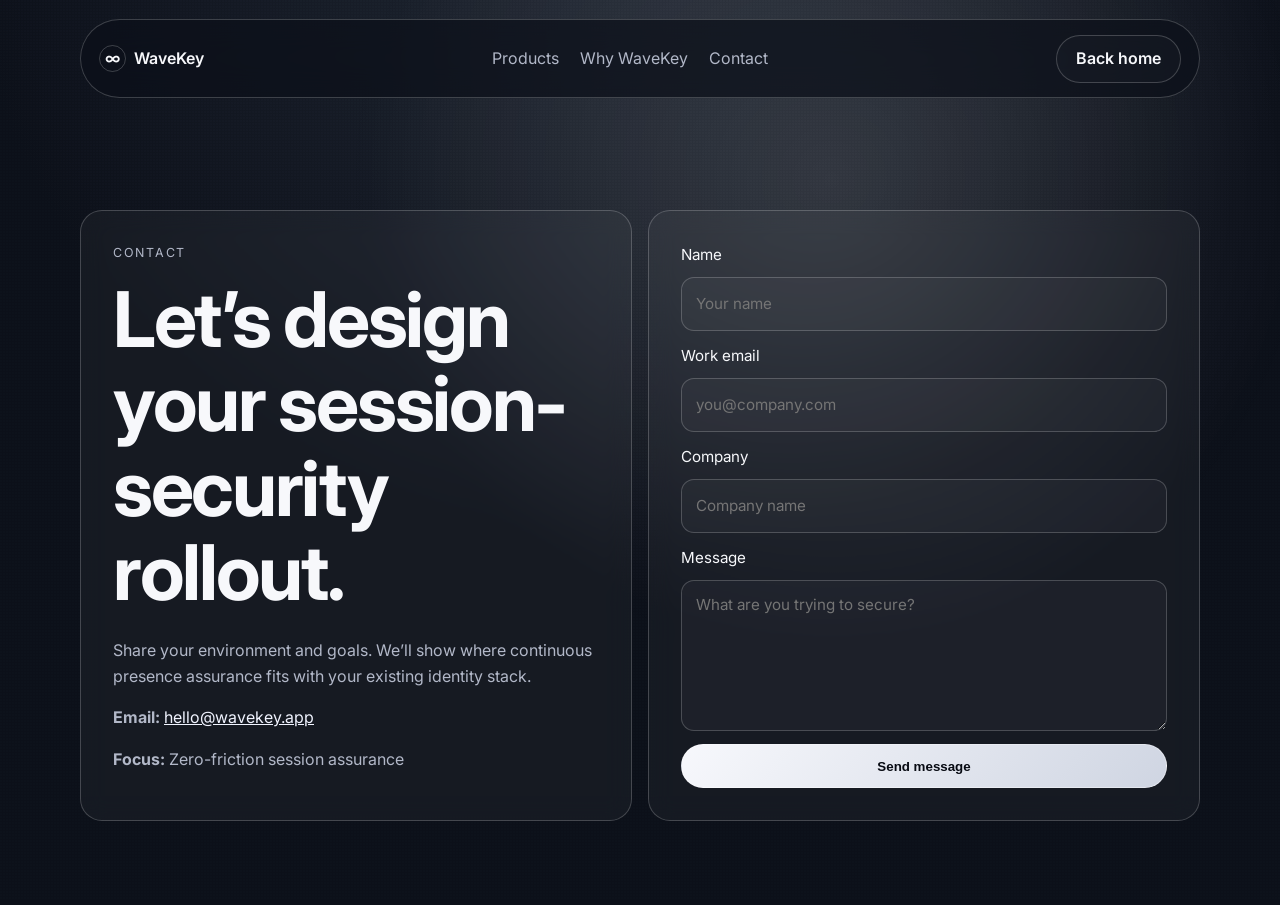
==== contact.html @ a47fad61 "Redesign homepage and add dedicated contact page" ====
<!doctype html>
<html lang="en">
  <head>
    <meta charset="UTF-8" />
    <meta name="viewport" content="width=device-width, initial-scale=1.0" />
    <title>Contact WaveKey</title>
    <meta
      name="description"
      content="Contact WaveKey to discuss presence-led session security for your team."
    />
    <link rel="preconnect" href="https://fonts.googleapis.com" />
    <link rel="preconnect" href="https://fonts.gstatic.com" crossorigin />
    <link
      href="https://fonts.googleapis.com/css2?family=Inter:wght@300;400;500;600;700&display=swap"
      rel="stylesheet"
    />
    <link rel="stylesheet" href="styles.css" />
  </head>
  <body>
    <div class="bg-glow" aria-hidden="true"></div>
    <div class="noise" aria-hidden="true"></div>
    <header class="site-header">
      <a class="brand" href="index.html">
        <span class="brand-mark" aria-hidden="true">∞</span>
        <span>WaveKey</span>
      </a>
      <nav>
        <a href="index.html#products">Products</a>
        <a href="index.html#difference">Why WaveKey</a>
        <a href="contact.html" aria-current="page">Contact</a>
      </nav>
      <a class="button button-ghost" href="index.html">Back home</a>
    </header>

    <main>
      <section class="section contact-shell">
        <div class="panel contact-intro reveal">
          <p class="kicker">Contact</p>
          <h1>Let’s design your session-security rollout.</h1>
          <p class="lead">
            Share your environment and goals. We’ll show where continuous presence assurance fits with your
            existing identity stack.
          </p>
          <div class="contact-points">
            <p><strong>Email:</strong> <a href="mailto:hello@wavekey.app">hello@wavekey.app</a></p>
            <p><strong>Focus:</strong> Zero-friction session assurance</p>
          </div>
        </div>

        <form class="panel contact-form reveal" action="mailto:hello@wavekey.app" method="post" enctype="text/plain">
          <label>
            Name
            <input type="text" name="name" placeholder="Your name" required />
          </label>
          <label>
            Work email
            <input type="email" name="email" placeholder="you@company.com" required />
          </label>
          <label>
            Company
            <input type="text" name="company" placeholder="Company name" />
          </label>
          <label>
            Message
            <textarea name="message" rows="5" placeholder="What are you trying to secure?" required></textarea>
          </label>
          <button class="button" type="submit">Send message</button>
        </form>
      </section>
    </main>

    <script src="script.js"></script>
  </body>
</html>
---- styles.css ----
:root {
  color-scheme: dark;
  --bg: #0c1019;
  --surface: rgba(255, 255, 255, 0.04);
  --surface-strong: rgba(255, 255, 255, 0.08);
  --text: #f7f8fb;
  --muted: #b2b8c8;
  --line: rgba(255, 255, 255, 0.2);
  --accent: #f1f4ff;
  --max: 1120px;
}

* {
  box-sizing: border-box;
}

html {
  scroll-behavior: smooth;
}

body {
  margin: 0;
  font-family: "Inter", system-ui, -apple-system, BlinkMacSystemFont, "Segoe UI", sans-serif;
  color: var(--text);
  background: radial-gradient(circle at 50% -15%, #212834 0%, var(--bg) 56%), var(--bg);
  line-height: 1.6;
  overflow-x: hidden;
}

.bg-glow {
  position: fixed;
  inset: 0;
  pointer-events: none;
  background: radial-gradient(circle at var(--pointer-x, 65%) var(--pointer-y, 20%), rgba(255, 255, 255, 0.12), transparent 44%);
}

.noise {
  position: fixed;
  inset: 0;
  pointer-events: none;
  opacity: 0.18;
  mix-blend-mode: soft-light;
  background-image: radial-gradient(circle at 1px 1px, rgba(255, 255, 255, 0.28) 1px, transparent 0);
  background-size: 3px 3px;
}

.site-header,
.section,
.site-footer {
  width: min(var(--max), calc(100% - 3rem));
  margin: 0 auto;
}

.site-header {
  position: sticky;
  top: 1rem;
  z-index: 10;
  margin-top: 1.2rem;
  padding: 0.9rem 1.1rem;
  display: flex;
  gap: 1rem;
  align-items: center;
  justify-content: space-between;
  border: 1px solid var(--line);
  border-radius: 999px;
  background: rgba(12, 16, 25, 0.72);
  backdrop-filter: blur(16px);
}

.brand {
  display: inline-flex;
  align-items: center;
  gap: 0.5rem;
  font-weight: 600;
  color: var(--text);
  text-decoration: none;
}

.brand-mark {
  width: 1.7rem;
  height: 1.7rem;
  display: inline-grid;
  place-items: center;
  border: 1px solid var(--line);
  border-radius: 999px;
}

nav {
  display: flex;
  gap: 1.3rem;
}

nav a,
.site-footer a {
  color: var(--muted);
  text-decoration: none;
}

nav a:hover,
.site-footer a:hover,
.card a:hover {
  color: var(--text);
}

.section {
  padding: 5.2rem 0;
  position: relative;
}

.hero {
  padding-top: 7rem;
}

.kicker {
  font-size: 0.78rem;
  letter-spacing: 0.14em;
  text-transform: uppercase;
  color: #d6dceb;
  margin: 0 0 0.9rem;
}

h1,
h2,
h3 {
  letter-spacing: -0.03em;
  line-height: 1.1;
  margin: 0;
}

h1 {
  font-size: clamp(2.2rem, 6vw, 4.8rem);
  max-width: 15ch;
}

h2 {
  font-size: clamp(1.8rem, 4vw, 2.8rem);
}

.lead {
  max-width: 60ch;
  color: var(--muted);
  margin-top: 1.4rem;
}

.hero-actions {
  margin-top: 2rem;
  display: flex;
  flex-wrap: wrap;
  gap: 0.9rem;
}

.button {
  display: inline-flex;
  align-items: center;
  justify-content: center;
  border-radius: 999px;
  border: 1px solid rgba(255, 255, 255, 0.36);
  background: linear-gradient(130deg, #f7f8fc, #cfd5e2);
  color: #080b13;
  font-weight: 600;
  text-decoration: none;
  padding: 0.65rem 1.2rem;
  transition: transform 0.35s ease, box-shadow 0.35s ease;
}

.button:hover {
  transform: translateY(-2px);
  box-shadow: 0 16px 30px rgba(2, 8, 18, 0.4);
}

.button-ghost {
  border-color: var(--line);
  background: rgba(255, 255, 255, 0.02);
  color: var(--text);
}

.section-head {
  margin-bottom: 2rem;
}

.product-grid {
  display: grid;
  gap: 1.1rem;
  grid-template-columns: repeat(auto-fit, minmax(240px, 1fr));
}

.card,
.flow-panel,
.product-page,
.panel {
  border: 1px solid var(--line);
  background: var(--surface);
  border-radius: 22px;
  backdrop-filter: blur(12px);
}

.card {
  padding: 1.3rem;
  transform-style: preserve-3d;
  transition: transform 0.28s ease, border-color 0.28s ease;
}

.card:hover {
  border-color: rgba(255, 255, 255, 0.38);
}

.card p,
.flow-panel p,
.product-page p,
.panel p {
  color: var(--muted);
}

.card a {
  color: #f0f3ff;
  text-decoration: none;
  font-weight: 500;
}

.flow-panel {
  padding: 2rem;
  display: grid;
  gap: 1.6rem;
  grid-template-columns: 1.3fr 1fr;
}

.flow-panel ol {
  list-style: none;
  margin: 0;
  padding: 0;
  display: grid;
  gap: 0.8rem;
}

.flow-panel li {
  display: flex;
  align-items: center;
  gap: 0.7rem;
  padding: 0.75rem;
  border-radius: 12px;
  border: 1px solid var(--line);
  background: rgba(255, 255, 255, 0.02);
}

.flow-panel span {
  color: #f4f6ff;
  font-size: 0.8rem;
}

.site-footer {
  border-top: 1px solid var(--line);
  padding-top: 2rem;
  padding-bottom: 2.5rem;
  display: flex;
  justify-content: space-between;
  flex-wrap: wrap;
  gap: 0.8rem;
}

.site-footer div {
  display: flex;
  gap: 1rem;
  flex-wrap: wrap;
}

.product-page {
  margin-top: 4rem;
  padding: 2rem;
}

.back-link {
  color: #f1f4ff;
  text-decoration: none;
}

.panel {
  padding: 2rem;
}

.hero.panel {
  border-radius: 30px;
  border-color: rgba(255, 255, 255, 0.24);
}

.micro-note {
  margin-top: 1rem;
  color: var(--muted);
  font-size: 0.9rem;
}

.cta-panel {
  border: 1px solid var(--line);
  border-radius: 26px;
  padding: 2.2rem;
  background: linear-gradient(155deg, rgba(255, 255, 255, 0.06), rgba(255, 255, 255, 0.02));
}

.cta-panel p {
  color: var(--muted);
}

.cta-panel .button {
  margin-top: 0.9rem;
}

.contact-shell {
  display: grid;
  grid-template-columns: 1fr 1fr;
  gap: 1rem;
  padding-top: 7rem;
}

.contact-points a {
  color: #f1f4ff;
}

.contact-form {
  display: grid;
  gap: 0.85rem;
}

.contact-form label {
  display: grid;
  gap: 0.4rem;
  font-size: 0.95rem;
}

.contact-form input,
.contact-form textarea {
  width: 100%;
  border-radius: 13px;
  border: 1px solid var(--line);
  background: rgba(255, 255, 255, 0.03);
  color: var(--text);
  padding: 0.75rem 0.85rem;
  font: inherit;
}

.contact-form input:focus,
.contact-form textarea:focus {
  outline: none;
  border-color: rgba(255, 255, 255, 0.45);
}

.reveal {
  opacity: 0;
  transform: translateY(16px);
  transition: opacity 0.7s ease, transform 0.7s ease;
}

.reveal.visible {
  opacity: 1;
  transform: translateY(0);
}

@media (hover: hover) and (pointer: fine) {
  .tilt-card:hover {
    transform: rotateX(var(--tilt-x, 0deg)) rotateY(var(--tilt-y, 0deg)) translateY(-3px);
  }
}

@media (max-width: 1024px) {
  .contact-shell {
    grid-template-columns: 1fr;
  }
}

@media (max-width: 780px) {
  nav {
    display: none;
  }

  .flow-panel {
    grid-template-columns: 1fr;
  }

  .site-header,
  .section,
  .site-footer {
    width: min(var(--max), calc(100% - 1.5rem));
  }

  .section {
    padding: 4rem 0;
  }

  .hero {
    padding-top: 5.8rem;
  }

  h1 {
    max-width: 18ch;
  }
}
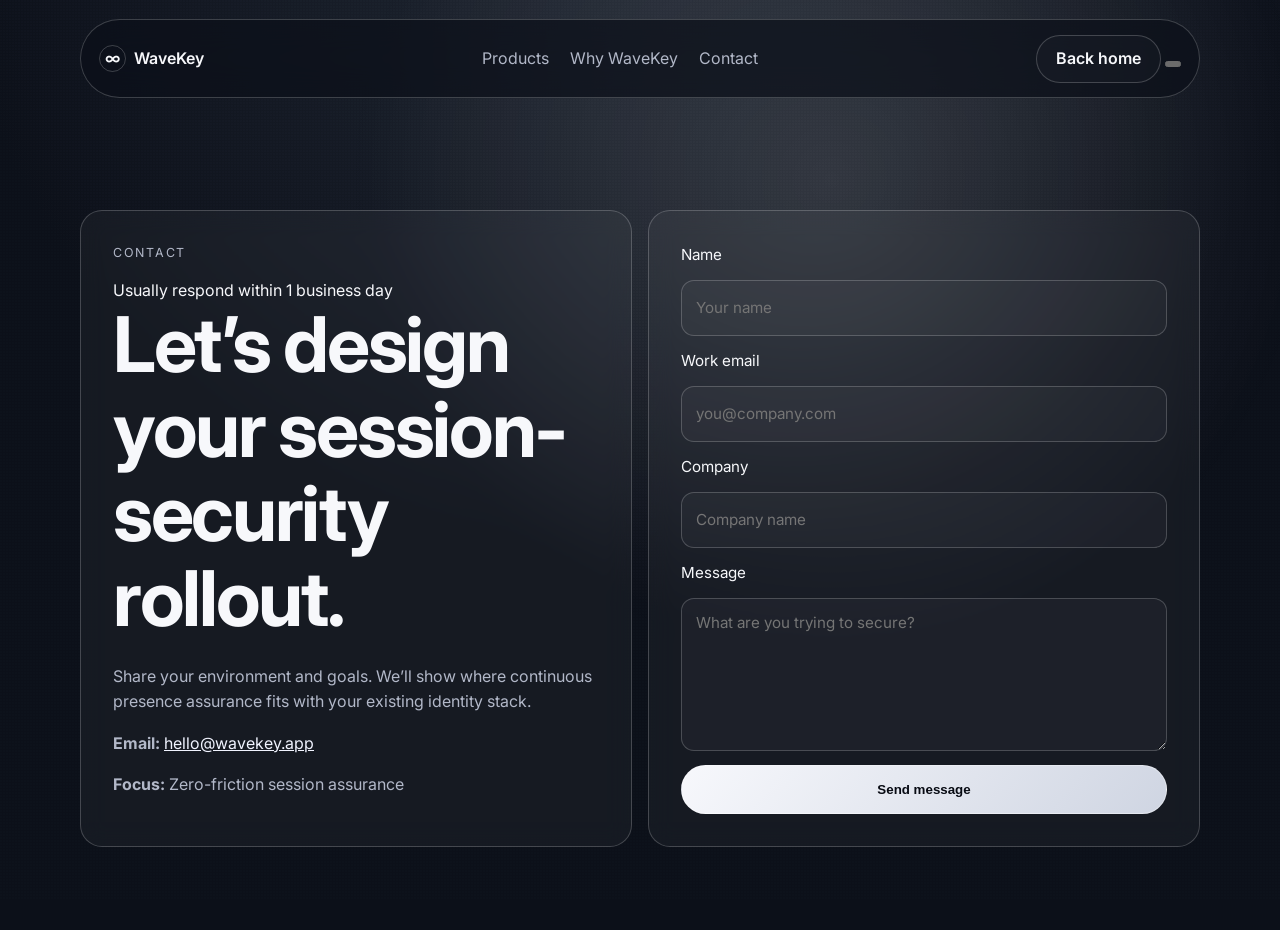
==== commit 94428c50: "Enhance contact.html with favicon and navigation toggle Added a favicon link and a navigation toggle" ====
--- a/contact.html
+++ b/contact.html
@@ -7,6 +7,10 @@
     <meta
       name="description"
       content="Contact WaveKey to discuss presence-led session security for your team."
+    />
+    <link
+      rel="icon"
+      href="data:image/svg+xml,%3Csvg xmlns='http://www.w3.org/2000/svg' viewBox='0 0 32 32'%3E%3Crect width='32' height='32' rx='9' fill='%230c1019'/%3E%3Ctext x='16' y='22' font-size='17' text-anchor='middle' fill='%23f7f8fb' font-family='Arial, sans-serif'%3E%E2%88%9E%3C/text%3E%3C/svg%3E"
     />
     <link rel="preconnect" href="https://fonts.googleapis.com" />
     <link rel="preconnect" href="https://fonts.gstatic.com" crossorigin />
@@ -29,13 +33,22 @@
         <a href="index.html#difference">Why WaveKey</a>
         <a href="contact.html" aria-current="page">Contact</a>
       </nav>
-      <a class="button button-ghost" href="index.html">Back home</a>
+      <div class="header-actions">
+        <a class="button button-ghost" href="index.html">Back home</a>
+        <button class="nav-toggle" type="button" aria-expanded="false" aria-label="Toggle navigation menu">
+          <span></span><span></span><span></span>
+        </button>
+      </div>
     </header>
 
     <main>
       <section class="section contact-shell">
         <div class="panel contact-intro reveal">
           <p class="kicker">Contact</p>
+          <div class="presence-badge">
+            <span class="presence-dot" aria-hidden="true"></span>
+            Usually respond within 1 business day
+          </div>
           <h1>Let’s design your session-security rollout.</h1>
           <p class="lead">
             Share your environment and goals. We’ll show where continuous presence assurance fits with your
--- a/styles.css
+++ b/styles.css
@@ -25,6 +25,20 @@
   background: radial-gradient(circle at 50% -15%, #212834 0%, var(--bg) 56%), var(--bg);
   line-height: 1.6;
   overflow-x: hidden;
+}
+
+body::after {
+  content: "";
+  position: fixed;
+  inset: 0;
+  pointer-events: none;
+  z-index: 24;
+  opacity: 0;
+  background: radial-gradient(
+    circle at var(--transition-x, 50%) var(--transition-y, 50%),
+    rgba(241, 244, 255, 0.14),
+    rgba(241, 244, 255, 0) 36%
+  );
 }
 
 .bg-glow {
@@ -218,9 +232,9 @@
 }
 
 .flow-panel {
-  padding: 2rem;
-  display: grid;
-  gap: 1.6rem;
+  padding: clamp(1.8rem, 3.2vw, 2.4rem);
+  display: grid;
+  gap: clamp(1.4rem, 2.2vw, 1.8rem);
   grid-template-columns: 1.3fr 1fr;
 }
 
@@ -235,8 +249,9 @@
 .flow-panel li {
   display: flex;
   align-items: center;
-  gap: 0.7rem;
-  padding: 0.75rem;
+  gap: 0.85rem;
+  min-height: 6.4rem;
+  padding: 1rem 1.15rem;
   border-radius: 12px;
   border: 1px solid var(--line);
   background: rgba(255, 255, 255, 0.02);
@@ -282,6 +297,15 @@
   border-color: rgba(255, 255, 255, 0.24);
 }
 
+section.panel,
+section.flow-panel,
+section.cta-panel {
+  border: 0;
+  border-radius: 0;
+  background: transparent;
+  backdrop-filter: none;
+}
+
 .micro-note {
   margin-top: 1rem;
   color: var(--muted);
@@ -291,16 +315,25 @@
 .cta-panel {
   border: 1px solid var(--line);
   border-radius: 26px;
-  padding: 2.2rem;
+  padding: clamp(1.8rem, 3.2vw, 2.4rem);
+  display: grid;
+  gap: 1.25rem;
+  align-content: start;
   background: linear-gradient(155deg, rgba(255, 255, 255, 0.06), rgba(255, 255, 255, 0.02));
 }
 
 .cta-panel p {
   color: var(--muted);
+  margin: 0;
+}
+
+.flow-panel + .cta-panel {
+  margin-top: 1rem;
 }
 
 .cta-panel .button {
-  margin-top: 0.9rem;
+  margin-top: 0;
+  justify-self: start;
 }
 
 .contact-shell {
@@ -353,6 +386,73 @@
   transform: translateY(0);
 }
 
+.wave-pulse {
+  position: fixed;
+  left: 0;
+  top: 0;
+  width: 18px;
+  height: 18px;
+  border-radius: 999px;
+  border: 1px solid rgba(241, 244, 255, 0.72);
+  transform: translate(-50%, -50%) scale(0.24);
+  pointer-events: none;
+  z-index: 25;
+  background: radial-gradient(circle, rgba(241, 244, 255, 0.28), rgba(241, 244, 255, 0) 64%);
+  animation: ultrasonic-wave 0.85s cubic-bezier(0.2, 0.84, 0.35, 1) forwards;
+}
+
+.wave-pulse::before,
+.wave-pulse::after {
+  content: "";
+  position: absolute;
+  inset: 0;
+  border-radius: inherit;
+  border: 1px solid rgba(241, 244, 255, 0.45);
+  animation: ultrasonic-wave 0.85s cubic-bezier(0.2, 0.84, 0.35, 1) forwards;
+}
+
+.wave-pulse::before {
+  animation-delay: 0.08s;
+}
+
+.wave-pulse::after {
+  animation-delay: 0.16s;
+}
+
+body.page-transitioning::after {
+  animation: page-transition-wave 0.78s cubic-bezier(0.2, 0.84, 0.35, 1) forwards;
+}
+
+body.page-transitioning .site-header,
+body.page-transitioning main,
+body.page-transitioning .site-footer {
+  opacity: 0;
+  transform: translateY(-10px) scale(0.99);
+  transition: opacity 0.5s ease, transform 0.5s ease;
+}
+
+@keyframes ultrasonic-wave {
+  from {
+    opacity: 0.82;
+    transform: scale(0.24);
+  }
+  to {
+    opacity: 0;
+    transform: scale(8.8);
+  }
+}
+
+@keyframes page-transition-wave {
+  from {
+    opacity: 0.9;
+    transform: scale(0.16);
+  }
+  to {
+    opacity: 0;
+    transform: scale(2.2);
+  }
+}
+
 @media (hover: hover) and (pointer: fine) {
   .tilt-card:hover {
     transform: rotateX(var(--tilt-x, 0deg)) rotateY(var(--tilt-y, 0deg)) translateY(-3px);
@@ -372,6 +472,10 @@
 
   .flow-panel {
     grid-template-columns: 1fr;
+  }
+
+  .flow-panel li {
+    min-height: auto;
   }
 
   .site-header,
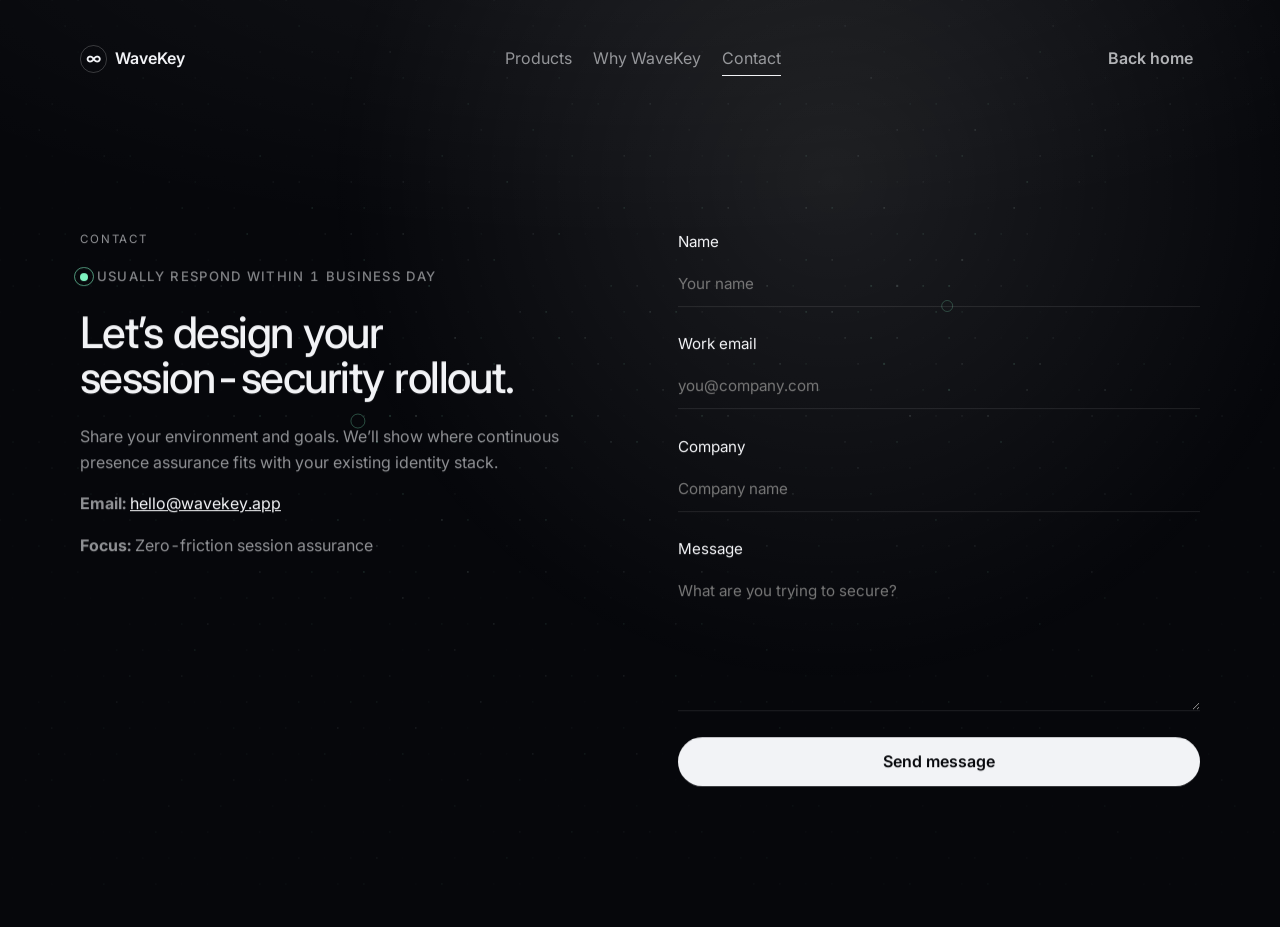
==== commit fde7e791: "Add files via upload" ====
--- a/contact.html
+++ b/contact.html
@@ -15,14 +15,14 @@
     <link rel="preconnect" href="https://fonts.googleapis.com" />
     <link rel="preconnect" href="https://fonts.gstatic.com" crossorigin />
     <link
-      href="https://fonts.googleapis.com/css2?family=Inter:wght@300;400;500;600;700&display=swap"
+      href="https://fonts.googleapis.com/css2?family=Inter:wght@400;500;600&display=swap"
       rel="stylesheet"
     />
     <link rel="stylesheet" href="styles.css" />
   </head>
   <body>
+    <a class="skip-link" href="#top">Skip to content</a>
     <div class="bg-glow" aria-hidden="true"></div>
-    <div class="noise" aria-hidden="true"></div>
     <header class="site-header">
       <a class="brand" href="index.html">
         <span class="brand-mark" aria-hidden="true">∞</span>
@@ -41,7 +41,7 @@
       </div>
     </header>
 
-    <main>
+    <main id="top">
       <section class="section contact-shell">
         <div class="panel contact-intro reveal">
           <p class="kicker">Contact</p>
@@ -82,6 +82,7 @@
       </section>
     </main>
 
+    <script src="field.js"></script>
     <script src="script.js"></script>
   </body>
 </html>
--- a/styles.css
+++ b/styles.css
@@ -1,13 +1,34 @@
 :root {
   color-scheme: dark;
-  --bg: #0c1019;
-  --surface: rgba(255, 255, 255, 0.04);
-  --surface-strong: rgba(255, 255, 255, 0.08);
-  --text: #f7f8fb;
-  --muted: #b2b8c8;
-  --line: rgba(255, 255, 255, 0.2);
+
+  /* ---- surfaces ---------------------------------------------------- */
+  --bg: #06070b;
+  --surface: rgba(255, 255, 255, 0.025);
+  --surface-strong: rgba(255, 255, 255, 0.05);
+
+  /* ---- text -------------------------------------------------------- */
+  --text: #f2f3f6;
+  --muted: rgba(242, 243, 246, 0.58);   /* 6.2:1 on --bg */
+  --faint: rgba(242, 243, 246, 0.52);   /* 5.1:1 on --bg — small caps text */
+
+  /* ---- lines ------------------------------------------------------- */
+  --line: rgba(255, 255, 255, 0.09);
+  --line-hover: rgba(255, 255, 255, 0.2);
+
+  /* ---- accents ----------------------------------------------------- */
   --accent: #f1f4ff;
+  --positive: #7ef2c0;
+
   --max: 1120px;
+
+  /* Apple-style easing: fast start, long gentle settle */
+  --ease-out: cubic-bezier(0.16, 1, 0.3, 1);
+  --ease-in-out: cubic-bezier(0.65, 0, 0.35, 1);
+  --ease-spring: cubic-bezier(0.22, 1, 0.36, 1);
+  --dur-xs: 0.22s;
+  --dur-sm: 0.38s;
+  --dur-md: 0.6s;
+  --dur-lg: 0.78s;
 }
 
 * {
@@ -16,46 +37,113 @@
 
 html {
   scroll-behavior: smooth;
+}
+
+@media (prefers-reduced-motion: reduce) {
+  html {
+    scroll-behavior: auto;
+  }
 }
 
 body {
   margin: 0;
   font-family: "Inter", system-ui, -apple-system, BlinkMacSystemFont, "Segoe UI", sans-serif;
+  font-feature-settings: "tnum", "ss01";
+  -webkit-font-smoothing: antialiased;
+  -moz-osx-font-smoothing: grayscale;
   color: var(--text);
-  background: radial-gradient(circle at 50% -15%, #212834 0%, var(--bg) 56%), var(--bg);
+  background:
+    radial-gradient(120% 60% at 50% -10%, rgba(255, 255, 255, 0.05) 0%, transparent 60%),
+    var(--bg);
   line-height: 1.6;
   overflow-x: hidden;
-}
-
-body::after {
-  content: "";
-  position: fixed;
-  inset: 0;
-  pointer-events: none;
-  z-index: 24;
-  opacity: 0;
-  background: radial-gradient(
-    circle at var(--transition-x, 50%) var(--transition-y, 50%),
-    rgba(241, 244, 255, 0.14),
-    rgba(241, 244, 255, 0) 36%
-  );
+  text-wrap: pretty;
+}
+
+h1,
+h2,
+h3,
+p {
+  overflow-wrap: break-word;
+}
+
+/* ---------------------------------------------------------------------------
+   Pointer-tracked ambient glow.
+
+   PRESERVED VERBATIM (mechanism, easing, duration). The registered custom
+   properties are what make --pointer-x/--pointer-y animatable, which is why
+   the glow trails the cursor instead of snapping to it. Only the gradient's
+   colour/alpha/stop have been retuned for the darker palette.
+   --------------------------------------------------------------------------- */
+@property --flow-skew {
+  syntax: "<angle>";
+  inherits: false;
+  initial-value: 0deg;
+}
+
+@property --flow-stretch {
+  syntax: "<number>";
+  inherits: false;
+  initial-value: 1;
+}
+
+@property --pointer-x {
+  syntax: "<percentage>";
+  inherits: true;
+  initial-value: 65%;
+}
+
+@property --pointer-y {
+  syntax: "<percentage>";
+  inherits: true;
+  initial-value: 20%;
 }
 
 .bg-glow {
   position: fixed;
   inset: 0;
   pointer-events: none;
-  background: radial-gradient(circle at var(--pointer-x, 65%) var(--pointer-y, 20%), rgba(255, 255, 255, 0.12), transparent 44%);
-}
-
-.noise {
-  position: fixed;
-  inset: 0;
-  pointer-events: none;
-  opacity: 0.18;
-  mix-blend-mode: soft-light;
-  background-image: radial-gradient(circle at 1px 1px, rgba(255, 255, 255, 0.28) 1px, transparent 0);
-  background-size: 3px 3px;
+  background: radial-gradient(
+    circle at var(--pointer-x, 65%) var(--pointer-y, 20%),
+    rgba(255, 255, 255, 0.09),
+    transparent 46%
+  );
+  transition: --pointer-x 0.9s var(--ease-out), --pointer-y 0.9s var(--ease-out);
+  will-change: --pointer-x, --pointer-y;
+}
+
+/* ---------------------------------------------------------------------------
+   Skip link
+   --------------------------------------------------------------------------- */
+.skip-link {
+  position: absolute;
+  left: 1rem;
+  top: -3rem;
+  z-index: 60;
+  padding: 0.6rem 1rem;
+  border-radius: 999px;
+  border: 0;
+  background: var(--text);
+  color: var(--bg);
+  text-decoration: none;
+  font-size: 0.9rem;
+  transition: top var(--dur-xs) var(--ease-out);
+}
+
+.skip-link:focus-visible {
+  top: 0;
+}
+
+/* ---------------------------------------------------------------------------
+   Focus visibility — applies everywhere, including form fields.
+   --------------------------------------------------------------------------- */
+a:focus-visible,
+button:focus-visible,
+input:focus-visible,
+textarea:focus-visible {
+  outline: 2px solid var(--accent);
+  outline-offset: 3px;
+  border-radius: 6px;
 }
 
 .site-header,
@@ -68,17 +156,38 @@
 .site-header {
   position: sticky;
   top: 1rem;
-  z-index: 10;
-  margin-top: 1.2rem;
-  padding: 0.9rem 1.1rem;
+  z-index: 30;
+  margin-top: 0;
+  padding: 1.15rem 0;
   display: flex;
   gap: 1rem;
   align-items: center;
   justify-content: space-between;
-  border: 1px solid var(--line);
-  border-radius: 999px;
-  background: rgba(12, 16, 25, 0.72);
-  backdrop-filter: blur(16px);
+  border: 0;
+  background: transparent;
+}
+
+/* The header's backdrop is a gradient that dissolves downward rather than a
+   panel with an edge. Nothing on this page terminates in a hard line. */
+.site-header::before {
+  content: "";
+  position: absolute;
+  inset: -1.6rem -50vw -1.4rem;
+  z-index: -1;
+  background: linear-gradient(to bottom, rgba(6, 7, 11, 0.92) 20%, rgba(6, 7, 11, 0) 100%);
+  backdrop-filter: blur(12px);
+  mask-image: linear-gradient(to bottom, #000 45%, transparent 100%);
+  -webkit-mask-image: linear-gradient(to bottom, #000 45%, transparent 100%);
+  opacity: 0;
+  transition: opacity 0.7s var(--ease-out);
+  pointer-events: none;
+}
+
+.header-actions {
+  display: flex;
+  align-items: center;
+  gap: 0.7rem;
+  flex-shrink: 0;
 }
 
 .brand {
@@ -95,7 +204,7 @@
   height: 1.7rem;
   display: inline-grid;
   place-items: center;
-  border: 1px solid var(--line);
+  border: 1px solid var(--line-hover);
   border-radius: 999px;
 }
 
@@ -108,6 +217,27 @@
 .site-footer a {
   color: var(--muted);
   text-decoration: none;
+  transition: color var(--dur-xs) var(--ease-out);
+}
+
+nav a {
+  position: relative;
+}
+
+nav a::after {
+  content: "";
+  position: absolute;
+  left: 0;
+  right: 100%;
+  bottom: -4px;
+  height: 1px;
+  background: var(--text);
+  transition: right var(--dur-sm) var(--ease-out);
+}
+
+nav a:hover::after,
+nav a[aria-current="page"]::after {
+  right: 0;
 }
 
 nav a:hover,
@@ -116,106 +246,294 @@
   color: var(--text);
 }
 
+.nav-toggle {
+  display: none;
+  width: 2.5rem;
+  height: 2.5rem;
+  flex-shrink: 0;
+  align-items: center;
+  justify-content: center;
+  position: relative;
+  border: 0;
+  background: transparent;
+  cursor: pointer;
+  padding: 0;
+  opacity: 0.7;
+  transition: opacity var(--dur-xs) var(--ease-out);
+}
+
+.nav-toggle:hover {
+  opacity: 1;
+}
+
+.nav-toggle span {
+  position: absolute;
+  left: 50%;
+  top: 50%;
+  width: 1.05rem;
+  height: 1.5px;
+  border-radius: 2px;
+  background: var(--text);
+  transition: transform var(--dur-sm) var(--ease-out), opacity var(--dur-sm) var(--ease-out);
+}
+
+.nav-toggle span:nth-child(1) {
+  transform: translate(-50%, -6px);
+}
+
+.nav-toggle span:nth-child(2) {
+  transform: translate(-50%, -50%);
+}
+
+.nav-toggle span:nth-child(3) {
+  transform: translate(-50%, 5px);
+}
+
+.nav-toggle[aria-expanded="true"] span:nth-child(1) {
+  transform: translate(-50%, -50%) rotate(45deg);
+}
+
+.nav-toggle[aria-expanded="true"] span:nth-child(2) {
+  opacity: 0;
+}
+
+.nav-toggle[aria-expanded="true"] span:nth-child(3) {
+  transform: translate(-50%, -50%) rotate(-45deg);
+}
+
 .section {
-  padding: 5.2rem 0;
+  padding: clamp(6rem, 11vw, 10rem) 0;
   position: relative;
 }
 
 .hero {
-  padding-top: 7rem;
+  padding-top: clamp(8rem, 16vh, 12rem);
 }
 
 .kicker {
-  font-size: 0.78rem;
-  letter-spacing: 0.14em;
+  font-size: 0.72rem;
+  letter-spacing: 0.16em;
   text-transform: uppercase;
-  color: #d6dceb;
+  color: var(--faint);
   margin: 0 0 0.9rem;
 }
 
 h1,
 h2,
 h3 {
-  letter-spacing: -0.03em;
-  line-height: 1.1;
   margin: 0;
 }
 
 h1 {
   font-size: clamp(2.2rem, 6vw, 4.8rem);
+  font-weight: 500;
+  letter-spacing: -0.035em;
+  line-height: 1.04;
   max-width: 15ch;
 }
 
 h2 {
   font-size: clamp(1.8rem, 4vw, 2.8rem);
+  font-weight: 500;
+  letter-spacing: -0.025em;
+  line-height: 1.1;
+}
+
+h3 {
+  font-weight: 600;
+  letter-spacing: -0.015em;
+  line-height: 1.2;
 }
 
 .lead {
   max-width: 60ch;
   color: var(--muted);
+  line-height: 1.65;
   margin-top: 1.4rem;
 }
 
 .hero-actions {
-  margin-top: 2rem;
+  margin-top: 2.2rem;
   display: flex;
   flex-wrap: wrap;
   gap: 0.9rem;
 }
 
+.presence-badge {
+  display: inline-flex;
+  align-items: center;
+  gap: 0.55rem;
+  padding: 0;
+  border: 0;
+  background: none;
+  color: var(--faint);
+  letter-spacing: 0.1em;
+  text-transform: uppercase;
+  font-size: 0.82rem;
+  font-weight: 500;
+  margin-bottom: 1.4rem;
+}
+
+.presence-dot {
+  position: relative;
+  width: 0.5rem;
+  height: 0.5rem;
+  border-radius: 999px;
+  background: var(--positive);
+  flex-shrink: 0;
+}
+
+.presence-dot::after {
+  content: "";
+  position: absolute;
+  inset: -0.35rem;
+  border-radius: 999px;
+  border: 1px solid var(--positive);
+  opacity: 0.6;
+  animation: presence-pulse 2.4s var(--ease-out) infinite;
+}
+
+@keyframes presence-pulse {
+  from {
+    transform: scale(0.6);
+    opacity: 0.65;
+  }
+  to {
+    transform: scale(1.9);
+    opacity: 0;
+  }
+}
+
+@media (prefers-reduced-motion: reduce) {
+  .presence-dot::after {
+    animation: none;
+    opacity: 0.25;
+  }
+}
+
+/* ---------------------------------------------------------------------------
+   Buttons — flat fill, no lift, no shadow. Hover changes surface only.
+   --------------------------------------------------------------------------- */
 .button {
   display: inline-flex;
   align-items: center;
   justify-content: center;
   border-radius: 999px;
-  border: 1px solid rgba(255, 255, 255, 0.36);
-  background: linear-gradient(130deg, #f7f8fc, #cfd5e2);
-  color: #080b13;
+  border: 1px solid transparent;
+  background: var(--text);
+  color: #06070b;
   font-weight: 600;
   text-decoration: none;
-  padding: 0.65rem 1.2rem;
-  transition: transform 0.35s ease, box-shadow 0.35s ease;
+  padding: 0.68rem 1.3rem;
+  cursor: pointer;
+  font: inherit;
+  font-weight: 600;
+  transition: background-color var(--dur-sm) var(--ease-out), opacity var(--dur-sm) var(--ease-out),
+    transform var(--dur-xs) var(--ease-out);
 }
 
 .button:hover {
-  transform: translateY(-2px);
-  box-shadow: 0 16px 30px rgba(2, 8, 18, 0.4);
+  background: #ffffff;
+}
+
+.button:active {
+  transform: scale(0.97);
 }
 
 .button-ghost {
-  border-color: var(--line);
-  background: rgba(255, 255, 255, 0.02);
+  border-color: transparent;
+  background: transparent;
   color: var(--text);
+  padding-left: 0.4rem;
+  padding-right: 0.4rem;
+  opacity: 0.72;
+}
+
+.button-ghost:hover {
+  background: transparent;
+  opacity: 1;
 }
 
 .section-head {
-  margin-bottom: 2rem;
-}
-
+  margin-bottom: 3.2rem;
+}
+
+/* ---------------------------------------------------------------------------
+   Product grid — hairline-divided panel rather than three floating tiles.
+   The grid's own background provides the 1px dividers, and it is translucent
+   so the ambient glow still reads through the cards.
+   --------------------------------------------------------------------------- */
 .product-grid {
   display: grid;
-  gap: 1.1rem;
+  gap: clamp(2.6rem, 5vw, 4.5rem);
   grid-template-columns: repeat(auto-fit, minmax(240px, 1fr));
 }
 
+.icon-badge {
+  position: relative;
+  width: 2.6rem;
+  height: 2.6rem;
+  display: inline-flex;
+  align-items: center;
+  justify-content: center;
+  border: 0;
+  background: none;
+  color: var(--muted);
+  margin-bottom: 1.1rem;
+  width: auto;
+  height: auto;
+  transition: color var(--dur-sm) var(--ease-out);
+}
+
+.icon-badge svg {
+  width: 1.65rem;
+  height: 1.65rem;
+  stroke: currentColor;
+  fill: none;
+  stroke-width: 1.6;
+  stroke-linecap: round;
+  stroke-linejoin: round;
+}
+
+.card:hover .icon-badge {
+  color: var(--text);
+}
+
+.card h3 {
+  display: flex;
+  align-items: center;
+  gap: 0.5rem;
+  margin-bottom: 0.55rem;
+}
+
+.card > p {
+  margin-top: 0;
+}
+
 .card,
-.flow-panel,
 .product-page,
 .panel {
-  border: 1px solid var(--line);
-  background: var(--surface);
-  border-radius: 22px;
-  backdrop-filter: blur(12px);
+  border: 0;
+  background: none;
+  border-radius: 0;
 }
 
 .card {
-  padding: 1.3rem;
-  transform-style: preserve-3d;
-  transition: transform 0.28s ease, border-color 0.28s ease;
-}
-
-.card:hover {
-  border-color: rgba(255, 255, 255, 0.38);
+  padding: 0;
+}
+
+/* .card.reveal (two classes) is written deliberately more specific than the
+   generic .reveal rule below, so this full property list always wins instead
+   of the generic one silently dropping background-color from the transition
+   (equal-specificity rules don't merge — one wins outright). */
+.card.reveal {
+  transition: background-color var(--dur-sm) var(--ease-out), transform var(--dur-lg) var(--ease-out),
+    opacity var(--dur-lg) var(--ease-out);
+  transition-delay: 0s, var(--reveal-delay, 0s), var(--reveal-delay, 0s);
+}
+
+.card:hover h3 {
+  color: var(--text);
 }
 
 .card p,
@@ -226,15 +544,26 @@
 }
 
 .card a {
-  color: #f0f3ff;
+  display: inline-flex;
+  align-items: center;
+  gap: 0.35rem;
+  color: var(--text);
   text-decoration: none;
   font-weight: 500;
 }
 
+.card a span {
+  transition: transform var(--dur-xs) var(--ease-out);
+  display: inline-block;
+}
+
+.card a:hover span {
+  transform: translateX(4px);
+}
+
 .flow-panel {
-  padding: clamp(1.8rem, 3.2vw, 2.4rem);
   display: grid;
-  gap: clamp(1.4rem, 2.2vw, 1.8rem);
+  gap: clamp(1.6rem, 3vw, 2.6rem);
   grid-template-columns: 1.3fr 1fr;
 }
 
@@ -244,32 +573,79 @@
   padding: 0;
   display: grid;
   gap: 0.8rem;
+  position: relative;
 }
 
 .flow-panel li {
   display: flex;
   align-items: center;
-  gap: 0.85rem;
-  min-height: 6.4rem;
-  padding: 1rem 1.15rem;
-  border-radius: 12px;
-  border: 1px solid var(--line);
-  background: rgba(255, 255, 255, 0.02);
-}
-
-.flow-panel span {
-  color: #f4f6ff;
-  font-size: 0.8rem;
+  gap: 0.95rem;
+  min-height: 5.6rem;
+  padding: 1rem 0 1rem 1.4rem;
+  border: 0;
+  background: none;
+  /* This selector (class+element) is already more specific than the generic
+     .reveal rule, so it wins the transition-property cascade outright — the
+     opacity entry here is what makes the fade-in actually animate instead of
+     silently snapping (see the .card.reveal comment above for why that matters). */
+  transition: border-color var(--dur-sm) var(--ease-out), background-color var(--dur-sm) var(--ease-out),
+    transform var(--dur-sm) var(--ease-out), opacity var(--dur-lg) var(--ease-out);
+  transition-delay: 0s, 0s, 0s, var(--reveal-delay, 0s);
+}
+
+.flow-panel li:hover {
+  transform: translate(4px, 0) skewY(calc(var(--flow-skew, 0deg) * -0.55));
+}
+
+.flow-panel .step-index {
+  position: relative;
+  display: inline-flex;
+  align-items: center;
+  justify-content: center;
+  width: 2.4rem;
+  height: 2.4rem;
+  flex-shrink: 0;
+  border: 0;
+  color: var(--faint);
+  font-size: 0.82rem;
+  font-weight: 500;
+  font-variant-numeric: tabular-nums;
+  width: auto;
+  height: auto;
+  justify-content: flex-start;
+}
+
+.flow-panel .step-body strong {
+  display: block;
+  font-size: 0.98rem;
+  font-weight: 600;
+  margin-bottom: 0.15rem;
+}
+
+.flow-panel .step-body span {
+  color: var(--muted);
+  font-size: 0.9rem;
 }
 
 .site-footer {
-  border-top: 1px solid var(--line);
-  padding-top: 2rem;
+  position: relative;
+  padding-top: 2.6rem;
   padding-bottom: 2.5rem;
   display: flex;
   justify-content: space-between;
   flex-wrap: wrap;
   gap: 0.8rem;
+  color: var(--faint);
+}
+
+.site-footer::before {
+  content: "";
+  position: absolute;
+  top: 0;
+  left: 0;
+  right: 0;
+  height: 1px;
+  background: linear-gradient(90deg, transparent, var(--line) 22%, var(--line) 78%, transparent);
 }
 
 .site-footer div {
@@ -279,47 +655,111 @@
 }
 
 .product-page {
-  margin-top: 4rem;
-  padding: 2rem;
-}
-
-.back-link {
-  color: #f1f4ff;
+  margin-top: 0;
+}
+
+.breadcrumb {
+  display: flex;
+  align-items: center;
+  gap: 0.4rem;
+  flex-wrap: wrap;
+  font-size: 0.9rem;
+  color: var(--muted);
+  margin-bottom: 1.4rem;
+}
+
+.breadcrumb a {
+  color: var(--muted);
   text-decoration: none;
+  transition: color var(--dur-xs) var(--ease-out);
+}
+
+.breadcrumb a:hover {
+  color: var(--text);
+}
+
+.product-hero {
+  display: flex;
+  flex-direction: column;
+  align-items: flex-start;
+  max-width: 62ch;
+}
+
+.product-hero h1 {
+  font-size: clamp(2.1rem, 4.6vw, 3.6rem);
+  max-width: 20ch;
+}
+
+.product-hero .lead {
+  margin-top: 1.1rem;
+}
+
+.feature-list {
+  list-style: none;
+  margin: 2.6rem 0 0;
+  padding: 0;
+  display: grid;
+  gap: 1.4rem 2.4rem;
+  grid-template-columns: repeat(auto-fit, minmax(220px, 1fr));
+  width: 100%;
+}
+
+.feature-list li {
+  display: flex;
+  align-items: flex-start;
+  gap: 0.7rem;
+  padding: 0;
+  border: 0;
+  background: none;
+  color: var(--muted);
+  font-size: 0.95rem;
+  transition: border-color var(--dur-sm) var(--ease-out), opacity var(--dur-lg) var(--ease-out),
+    transform var(--dur-lg) var(--ease-out);
+  transition-delay: 0s, var(--reveal-delay, 0s), var(--reveal-delay, 0s);
+}
+
+.feature-list li:hover {
+  color: var(--text);
+}
+
+.feature-list svg {
+  width: 1.15rem;
+  height: 1.15rem;
+  flex-shrink: 0;
+  margin-top: 0.15rem;
+  stroke: var(--positive);
+  fill: none;
+  stroke-width: 1.8;
+  stroke-linecap: round;
+  stroke-linejoin: round;
+}
+
+.product-cta {
+  margin-top: 2.6rem;
+  display: flex;
+  align-items: center;
+  gap: 1rem;
+  flex-wrap: wrap;
 }
 
 .panel {
-  padding: 2rem;
-}
-
-.hero.panel {
-  border-radius: 30px;
-  border-color: rgba(255, 255, 255, 0.24);
-}
-
-section.panel,
-section.flow-panel,
-section.cta-panel {
+  padding: 0;
+}
+
+.micro-note {
+  margin-top: 1.2rem;
+  color: var(--faint);
+  font-size: 0.9rem;
+}
+
+.cta-panel {
   border: 0;
   border-radius: 0;
-  background: transparent;
-  backdrop-filter: none;
-}
-
-.micro-note {
-  margin-top: 1rem;
-  color: var(--muted);
-  font-size: 0.9rem;
-}
-
-.cta-panel {
-  border: 1px solid var(--line);
-  border-radius: 26px;
-  padding: clamp(1.8rem, 3.2vw, 2.4rem);
+  padding: clamp(6rem, 11vw, 10rem) 0;
   display: grid;
-  gap: 1.25rem;
+  gap: 1.4rem;
   align-content: start;
-  background: linear-gradient(155deg, rgba(255, 255, 255, 0.06), rgba(255, 255, 255, 0.02));
+  background: none;
 }
 
 .cta-panel p {
@@ -327,10 +767,6 @@
   margin: 0;
 }
 
-.flow-panel + .cta-panel {
-  margin-top: 1rem;
-}
-
 .cta-panel .button {
   margin-top: 0;
   justify-self: start;
@@ -339,17 +775,22 @@
 .contact-shell {
   display: grid;
   grid-template-columns: 1fr 1fr;
-  gap: 1rem;
-  padding-top: 7rem;
+  gap: clamp(3rem, 6vw, 6rem);
+  padding-top: clamp(8rem, 16vh, 12rem);
+}
+
+.contact-intro h1 {
+  font-size: clamp(2rem, 3.4vw, 2.9rem);
+  max-width: 18ch;
 }
 
 .contact-points a {
-  color: #f1f4ff;
+  color: var(--text);
 }
 
 .contact-form {
   display: grid;
-  gap: 0.85rem;
+  gap: 1.6rem;
 }
 
 .contact-form label {
@@ -361,24 +802,32 @@
 .contact-form input,
 .contact-form textarea {
   width: 100%;
-  border-radius: 13px;
-  border: 1px solid var(--line);
-  background: rgba(255, 255, 255, 0.03);
+  border: 0;
+  border-bottom: 1px solid var(--line);
+  border-radius: 0;
+  background: transparent;
   color: var(--text);
-  padding: 0.75rem 0.85rem;
+  padding: 0.7rem 0 0.6rem;
   font: inherit;
-}
-
+  transition: border-color 0.5s var(--ease-out);
+}
+
+.contact-form input:hover,
+.contact-form textarea:hover,
 .contact-form input:focus,
 .contact-form textarea:focus {
-  outline: none;
-  border-color: rgba(255, 255, 255, 0.45);
-}
+  border-bottom-color: var(--line-hover);
+}
+
+/* Focus outline is handled by the global :focus-visible rule above — the
+   previous `outline: none` here was a WCAG 2.4.7 failure. */
 
 .reveal {
   opacity: 0;
-  transform: translateY(16px);
-  transition: opacity 0.7s ease, transform 0.7s ease;
+  transform: translateY(22px);
+  transition: opacity var(--dur-lg) var(--ease-out), transform var(--dur-lg) var(--ease-out);
+  transition-delay: var(--reveal-delay, 0s);
+  will-change: opacity, transform;
 }
 
 .reveal.visible {
@@ -386,6 +835,26 @@
   transform: translateY(0);
 }
 
+/* Section containers fade fast and never translate. If the wrapper drifted at
+   the same speed as its contents, the per-line heading reveal inside it would
+   be invisible — you'd just see one block move. */
+.section.reveal {
+  transform: skewY(var(--flow-skew, 0deg)) scaleY(var(--flow-stretch, 1));
+  transition: opacity 0.45s var(--ease-out);
+  transition-delay: 0s;
+}
+
+@media (prefers-reduced-motion: reduce) {
+  .reveal {
+    opacity: 1;
+    transform: none;
+    transition: none;
+  }
+}
+
+/* ---------------------------------------------------------------------------
+   Click "presence" ripple — retained, but toned down to a hint.
+   --------------------------------------------------------------------------- */
 .wave-pulse {
   position: fixed;
   left: 0;
@@ -393,12 +862,12 @@
   width: 18px;
   height: 18px;
   border-radius: 999px;
-  border: 1px solid rgba(241, 244, 255, 0.72);
+  border: 1px solid rgba(241, 244, 255, 0.5);
   transform: translate(-50%, -50%) scale(0.24);
   pointer-events: none;
   z-index: 25;
-  background: radial-gradient(circle, rgba(241, 244, 255, 0.28), rgba(241, 244, 255, 0) 64%);
-  animation: ultrasonic-wave 0.85s cubic-bezier(0.2, 0.84, 0.35, 1) forwards;
+  background: radial-gradient(circle, rgba(241, 244, 255, 0.18), rgba(241, 244, 255, 0) 64%);
+  animation: ultrasonic-wave 0.9s var(--ease-out) forwards;
 }
 
 .wave-pulse::before,
@@ -407,8 +876,8 @@
   position: absolute;
   inset: 0;
   border-radius: inherit;
-  border: 1px solid rgba(241, 244, 255, 0.45);
-  animation: ultrasonic-wave 0.85s cubic-bezier(0.2, 0.84, 0.35, 1) forwards;
+  border: 1px solid rgba(241, 244, 255, 0.3);
+  animation: ultrasonic-wave 0.9s var(--ease-out) forwards;
 }
 
 .wave-pulse::before {
@@ -419,43 +888,14 @@
   animation-delay: 0.16s;
 }
 
-body.page-transitioning::after {
-  animation: page-transition-wave 0.78s cubic-bezier(0.2, 0.84, 0.35, 1) forwards;
-}
-
-body.page-transitioning .site-header,
-body.page-transitioning main,
-body.page-transitioning .site-footer {
-  opacity: 0;
-  transform: translateY(-10px) scale(0.99);
-  transition: opacity 0.5s ease, transform 0.5s ease;
-}
-
 @keyframes ultrasonic-wave {
   from {
-    opacity: 0.82;
+    opacity: 0.6;
     transform: scale(0.24);
   }
   to {
     opacity: 0;
-    transform: scale(8.8);
-  }
-}
-
-@keyframes page-transition-wave {
-  from {
-    opacity: 0.9;
-    transform: scale(0.16);
-  }
-  to {
-    opacity: 0;
-    transform: scale(2.2);
-  }
-}
-
-@media (hover: hover) and (pointer: fine) {
-  .tilt-card:hover {
-    transform: rotateX(var(--tilt-x, 0deg)) rotateY(var(--tilt-y, 0deg)) translateY(-3px);
+    transform: scale(5);
   }
 }
 
@@ -465,17 +905,67 @@
   }
 }
 
-@media (max-width: 780px) {
-  nav {
-    display: none;
-  }
-
+@media (max-width: 900px) {
   .flow-panel {
     grid-template-columns: 1fr;
   }
 
   .flow-panel li {
     min-height: auto;
+  }
+
+  .flow-panel > div:first-of-type {
+    position: static;
+  }
+}
+
+@media (max-width: 700px) {
+  .nav-toggle {
+    display: inline-flex;
+  }
+
+  nav {
+    position: absolute;
+    top: calc(100% + 0.6rem);
+    left: 0;
+    right: 0;
+    z-index: 20;
+    flex-direction: column;
+    gap: 0.15rem;
+    padding: 0.9rem 0;
+    border: 0;
+    background: linear-gradient(to bottom, rgba(6, 7, 11, 0.97) 70%, rgba(6, 7, 11, 0));
+    backdrop-filter: blur(20px);
+    opacity: 0;
+    visibility: hidden;
+    transform: translateY(-8px);
+    transition: opacity var(--dur-sm) var(--ease-out), transform var(--dur-sm) var(--ease-out),
+      visibility 0s linear var(--dur-sm);
+  }
+
+  .site-header.nav-open nav {
+    opacity: 1;
+    visibility: visible;
+    transform: translateY(0);
+    transition: opacity var(--dur-sm) var(--ease-out), transform var(--dur-sm) var(--ease-out);
+  }
+
+  nav a {
+    padding: 0.7rem 0;
+  }
+
+  nav a::after {
+    display: none;
+  }
+
+  nav a:hover,
+  nav a:focus-visible,
+  nav a[aria-current="page"] {
+    color: var(--text);
+  }
+
+  .header-actions .button-ghost {
+    display: none;
   }
 
   .site-header,
@@ -485,14 +975,466 @@
   }
 
   .section {
-    padding: 4rem 0;
+    padding: 4.5rem 0;
   }
 
   .hero {
-    padding-top: 5.8rem;
+    padding-top: 6rem;
   }
 
   h1 {
     max-width: 18ch;
   }
-}
+
+  .contact-shell {
+    padding-top: 6rem;
+  }
+}
+
+@media (max-width: 420px) {
+  .site-header,
+  .section,
+  .site-footer {
+    width: min(var(--max), calc(100% - 1.1rem));
+  }
+
+  .site-header {
+    padding: 0.75rem 0.85rem;
+  }
+
+  .cta-panel {
+    padding: 4.5rem 0;
+  }
+
+  .feature-list {
+    grid-template-columns: 1fr;
+  }
+}
+
+
+/* ===========================================================================
+   MOTION LAYER
+   =========================================================================== */
+
+/* --- Line-masked text ----------------------------------------------------
+   Each rendered line sits in its own clipping box and is pushed up from
+   below. The padding-bottom / negative-margin pair gives descenders (g, y, p)
+   room to exist inside an overflow:hidden box; without it they get sheared.
+   --------------------------------------------------------------------------- */
+
+.line {
+  display: block;
+  overflow: hidden;
+  padding-bottom: 0.14em;
+  margin-bottom: -0.14em;
+}
+
+.line-inner {
+  display: block;
+  transform: translateY(110%);
+  transition: transform 0.95s var(--ease-out);
+  transition-delay: var(--line-delay, 0ms);
+  will-change: transform;
+}
+
+.split-in .line-inner,
+.split-in.is-split .line-inner {
+  transform: translateY(0);
+}
+
+/* .lead is body copy, so it travels a shorter distance and settles sooner
+   than a display heading — otherwise the paragraph reads as slower than the
+   headline it follows. */
+.lead .line-inner {
+  transition-duration: 0.72s;
+}
+
+@media (prefers-reduced-motion: reduce) {
+  .line-inner {
+    transform: none;
+    transition: none;
+  }
+}
+
+/* --- Entrance choreography ----------------------------------------------
+   Hero elements arrive in sequence rather than as one block. A split heading
+   opts out of the block transform entirely and passes its slot in the
+   sequence down to its own lines.
+   --------------------------------------------------------------------------- */
+
+.enter {
+  opacity: 0;
+  transform: translateY(16px);
+  transition: opacity 0.9s var(--ease-out), transform 0.9s var(--ease-out);
+  transition-delay: var(--enter-delay, 0ms);
+  will-change: opacity, transform;
+}
+
+.entered .enter {
+  opacity: 1;
+  transform: translateY(0);
+}
+
+.enter.is-split {
+  opacity: 1;
+  transform: none;
+  transition: none;
+}
+
+.enter.is-split .line-inner {
+  transition-delay: calc(var(--enter-delay, 0ms) + var(--line-delay, 0ms));
+}
+
+@media (prefers-reduced-motion: reduce) {
+  .enter {
+    opacity: 1;
+    transform: none;
+    transition: none;
+  }
+}
+
+/* Pre-paint guard: without JS the content must still be visible, so the
+   hidden states only apply once the script has claimed the document. */
+html:not(.js-ready) .enter,
+html:not(.js-ready) .reveal {
+  opacity: 1;
+  transform: none;
+}
+
+/* --- Hero drift ----------------------------------------------------------
+   Scroll-linked, transform and opacity only. Ties the first scroll gesture to
+   the page instead of sliding content past a static block.
+   --------------------------------------------------------------------------- */
+
+.hero-inner {
+  transform: translate3d(0, var(--drift, 0px), 0);
+  opacity: var(--dim, 1);
+  will-change: transform, opacity;
+}
+
+@media (prefers-reduced-motion: reduce) {
+  .hero-inner {
+    transform: none;
+    opacity: 1;
+  }
+}
+
+/* --- Header scroll state -------------------------------------------------- */
+
+.site-header {
+  transition: padding var(--dur-sm) var(--ease-out);
+}
+
+.site-header.is-scrolled {
+  padding: 0.8rem 0;
+}
+
+.site-header.is-scrolled::before {
+  opacity: 1;
+}
+
+.site-header.is-scrolled .brand-mark {
+  width: 1.5rem;
+  height: 1.5rem;
+}
+
+.brand-mark {
+  transition: width var(--dur-sm) var(--ease-out), height var(--dur-sm) var(--ease-out);
+}
+
+/* --- Flow panel: scroll-linked step progression --------------------------
+   The three steps light in sequence as the section crosses the focal line, so
+   the sequence reads as a progression rather than a static list. The left
+   column pins while that happens.
+   --------------------------------------------------------------------------- */
+
+@media (min-width: 901px) {
+  .flow-panel > div:first-of-type {
+    position: sticky;
+    top: 8.5rem;
+    align-self: start;
+  }
+}
+
+.flow-panel li {
+  position: relative;
+}
+
+.flow-panel li::before {
+  content: "";
+  position: absolute;
+  left: 0;
+  top: 0;
+  bottom: 0;
+  width: 1px;
+  background: linear-gradient(to bottom, transparent, var(--positive) 22%, var(--positive) 78%, transparent);
+  transform: scaleY(0);
+  transform-origin: top center;
+  transition: transform 0.7s var(--ease-out);
+}
+
+.flow-panel li.is-active::before {
+  transform: scaleY(1);
+}
+
+.flow-panel li.is-active .step-body strong {
+  color: var(--text);
+}
+
+.flow-panel li.is-active .step-body span {
+  color: var(--muted);
+}
+
+.flow-panel li:not(.is-active) .step-body strong {
+  color: var(--muted);
+}
+
+.flow-panel li.is-active .step-index {
+  color: var(--positive);
+}
+
+.flow-panel .step-index,
+.flow-panel .step-body strong,
+.flow-panel .step-body span {
+  transition: color 0.6s var(--ease-out);
+}
+
+@media (prefers-reduced-motion: reduce) {
+  .flow-panel li::before {
+    transition: none;
+  }
+}
+
+/* --- Hover refinement ----------------------------------------------------
+   Distinct curves for arrival and departure. A hover that leaves on the same
+   curve it entered on is the single most common tell of default styling.
+   --------------------------------------------------------------------------- */
+
+.card {
+  transition: background-color 0.5s var(--ease-out);
+}
+
+.card:hover {
+  transition-duration: 0.22s;
+}
+
+.button {
+  transition: background-color 0.45s var(--ease-out), border-color 0.45s var(--ease-out),
+    opacity 0.45s var(--ease-out), transform 0.18s var(--ease-out);
+}
+
+.button:hover {
+  transition-duration: 0.2s;
+}
+
+.card a span {
+  transition: transform 0.45s var(--ease-out);
+}
+
+.card a:hover span {
+  transition-duration: 0.24s;
+}
+
+/* ===========================================================================
+   PRESENCE FIELD
+   ---------------------------------------------------------------------------
+   Canvas sits first in the body so it paints beneath everything that follows
+   in document order. No z-index games required — the header already carries
+   its own stacking context at z-index 30.
+   =========================================================================== */
+
+.presence-field {
+  position: fixed;
+  inset: 0;
+  width: 100%;
+  height: 100%;
+  pointer-events: none;
+  opacity: 0;
+  transition: opacity 1.4s var(--ease-out) 0.2s;
+}
+
+html.field-ready .presence-field {
+  opacity: 1;
+}
+
+/* --- Readout -------------------------------------------------------------
+   The field is only worth having if a viewer can read what it is claiming.
+   This is the caption that turns an abstract pattern into a demo.
+   --------------------------------------------------------------------------- */
+
+.field-readout {
+  position: fixed;
+  left: 1.6rem;
+  bottom: 1.6rem;
+  z-index: 20;
+  display: flex;
+  align-items: center;
+  gap: 0.6rem;
+  padding: 0;
+  border: 0;
+  background: none;
+  pointer-events: none;
+  opacity: 0;
+  transform: translateY(8px);
+  transition: opacity 0.6s var(--ease-out), transform 0.6s var(--ease-out),
+    border-color 0.8s var(--ease-out);
+}
+
+.field-readout.is-on {
+  opacity: 1;
+  transform: translateY(0);
+}
+
+.field-readout-dot {
+  width: 0.45rem;
+  height: 0.45rem;
+  flex-shrink: 0;
+  border-radius: 999px;
+  background: var(--positive);
+  box-shadow: 0 0 0 3px rgba(126, 242, 192, 0.14);
+  transition: background-color 0.8s var(--ease-out), box-shadow 0.8s var(--ease-out);
+}
+
+.field-readout-text {
+  display: grid;
+  gap: 0.08rem;
+  line-height: 1.25;
+}
+
+.field-readout-label {
+  font-size: 0.7rem;
+  letter-spacing: 0.14em;
+  text-transform: uppercase;
+  color: var(--text);
+}
+
+.field-readout-detail {
+  font-size: 0.68rem;
+  letter-spacing: 0.02em;
+  color: var(--faint);
+  font-variant-numeric: tabular-nums;
+}
+
+.field-readout[data-tone="warn"] .field-readout-dot {
+  background: #f4ba7a;
+  box-shadow: 0 0 0 3px rgba(244, 186, 122, 0.14);
+}
+
+.field-readout[data-tone="off"] .field-readout-dot {
+  background: var(--faint);
+  box-shadow: 0 0 0 3px rgba(242, 243, 246, 0.06);
+}
+
+/* Below the mobile breakpoint the readout would collide with the CTA and the
+   footer, and the field itself is far less legible at that size. */
+@media (max-width: 780px) {
+  .field-readout {
+    display: none;
+  }
+
+  .presence-field {
+    opacity: 0;
+  }
+
+  html.field-ready .presence-field {
+    opacity: 0.55;
+  }
+}
+
+@media (prefers-reduced-motion: reduce) {
+  .presence-field {
+    transition: none;
+  }
+
+  html.field-ready .presence-field {
+    opacity: 0.5;
+  }
+
+  .field-readout {
+    display: none;
+  }
+}
+
+
+/* ===========================================================================
+   FLOW
+   ---------------------------------------------------------------------------
+   Scroll velocity is fed back into the page as a shear. Sections lag and
+   recover at slightly different rates, so a fast scroll ripples through the
+   document instead of translating it rigidly. Native scrolling is untouched —
+   nothing here intercepts the wheel, so find-in-page, keyboard paging, and
+   trackpad momentum all behave exactly as the OS intends.
+   =========================================================================== */
+
+.section {
+  transform: skewY(var(--flow-skew, 0deg)) scaleY(var(--flow-stretch, 1));
+  transform-origin: center top;
+  backface-visibility: hidden;
+}
+
+@media (prefers-reduced-motion: reduce) {
+  .section,
+  .section.reveal,
+  .flow-panel li:hover {
+    transform: none;
+  }
+}
+
+/* Inner blocks counter-shear at 55%, so the composition moves noticeably more
+   than the type does. Cancelling it fully would leave nothing to see; leaving
+   it uncancelled would shear the copy as hard as the layout. The residual on
+   text is under 0.4deg even at maximum scroll velocity. */
+.hero-inner,
+.section-head,
+.card,
+.flow-panel li,
+.feature-list li,
+.cta-panel > *,
+.product-hero {
+  transform: skewY(calc(var(--flow-skew, 0deg) * -0.55));
+  transform-origin: center top;
+}
+
+.hero-inner {
+  transform: translate3d(0, var(--drift, 0px), 0) skewY(calc(var(--flow-skew, 0deg) * -0.55));
+}
+
+@media (prefers-reduced-motion: reduce) {
+  .hero-inner,
+  .section-head,
+  .card,
+  .flow-panel li,
+  .feature-list li,
+  .cta-panel > *,
+  .product-hero {
+    transform: none;
+  }
+}
+
+/* Reveals float further and settle slower now that nothing has an edge to
+   snap against. */
+.reveal {
+  transform: translateY(34px);
+  transition: opacity 1.05s var(--ease-out), transform 1.05s var(--ease-out);
+  transition-delay: var(--reveal-delay, 0s);
+}
+
+.card.reveal,
+.flow-panel li,
+.feature-list li {
+  transform: translateY(34px) skewY(calc(var(--flow-skew, 0deg) * -0.55));
+}
+
+.card.reveal.visible,
+.flow-panel li.visible,
+.feature-list li.visible {
+  transform: translateY(0) skewY(calc(var(--flow-skew, 0deg) * -0.55));
+}
+
+@media (prefers-reduced-motion: reduce) {
+  .card.reveal,
+  .flow-panel li,
+  .feature-list li {
+    transform: none;
+  }
+}
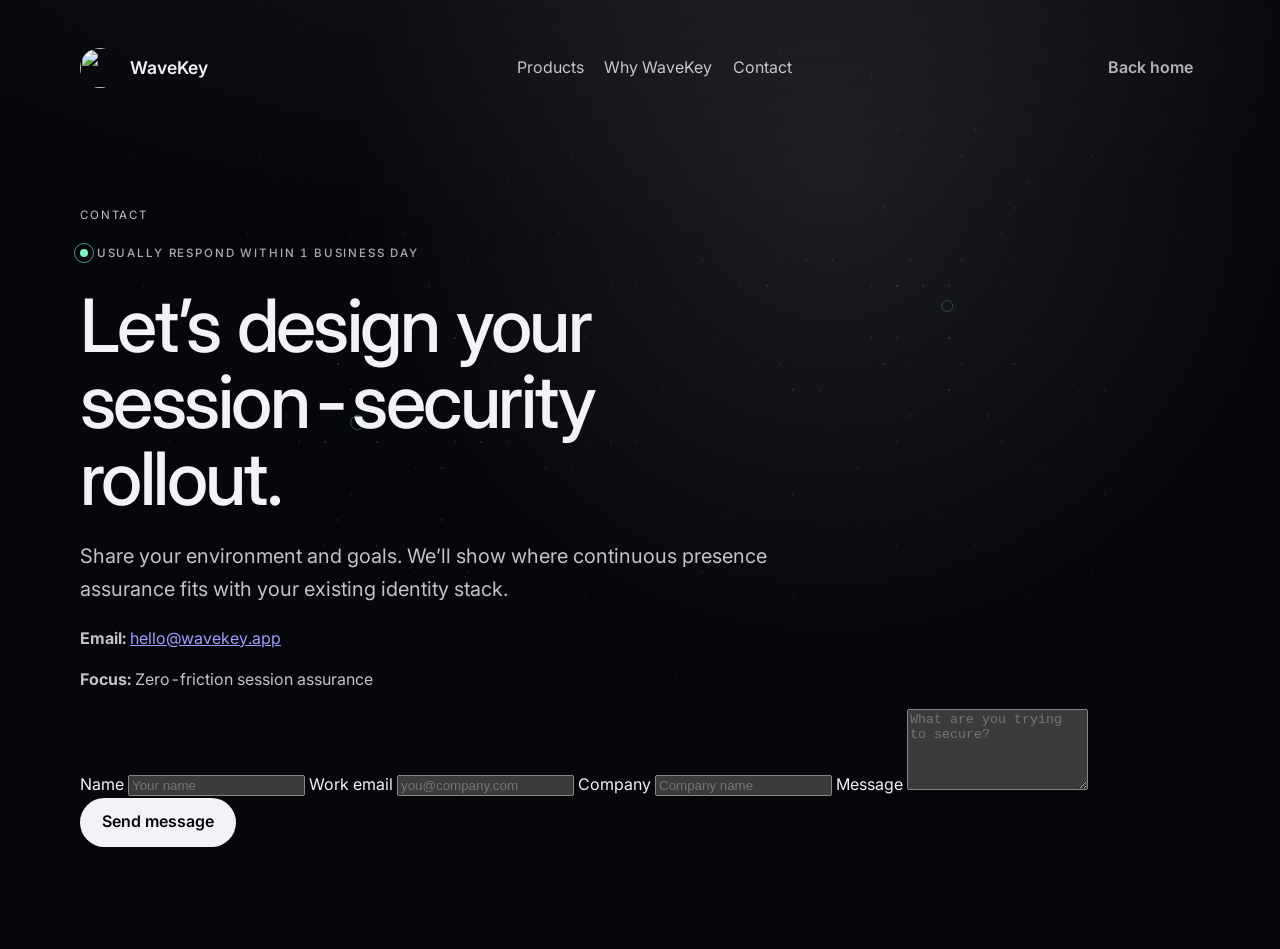
==== commit 9b1f0554: "Add files via upload" ====
--- a/contact.html
+++ b/contact.html
@@ -8,10 +8,7 @@
       name="description"
       content="Contact WaveKey to discuss presence-led session security for your team."
     />
-    <link
-      rel="icon"
-      href="data:image/svg+xml,%3Csvg xmlns='http://www.w3.org/2000/svg' viewBox='0 0 32 32'%3E%3Crect width='32' height='32' rx='9' fill='%230c1019'/%3E%3Ctext x='16' y='22' font-size='17' text-anchor='middle' fill='%23f7f8fb' font-family='Arial, sans-serif'%3E%E2%88%9E%3C/text%3E%3C/svg%3E"
-    />
+    <link rel="icon" type="image/png" href="assets/wavekey-icon.png" />
     <link rel="preconnect" href="https://fonts.googleapis.com" />
     <link rel="preconnect" href="https://fonts.gstatic.com" crossorigin />
     <link
@@ -25,7 +22,9 @@
     <div class="bg-glow" aria-hidden="true"></div>
     <header class="site-header">
       <a class="brand" href="index.html">
-        <span class="brand-mark" aria-hidden="true">∞</span>
+        <span class="brand-mark" aria-hidden="true">
+          <img src="assets/wavekey-icon.png" alt="" width="184" height="176" />
+        </span>
         <span>WaveKey</span>
       </a>
       <nav>
--- a/styles.css
+++ b/styles.css
@@ -8,8 +8,8 @@
 
   /* ---- text -------------------------------------------------------- */
   --text: #f2f3f6;
-  --muted: rgba(242, 243, 246, 0.58);   /* 6.2:1 on --bg */
-  --faint: rgba(242, 243, 246, 0.52);   /* 5.1:1 on --bg — small caps text */
+  --muted: rgba(242, 243, 246, 0.8);    /* brighter body copy, still a step under --text */
+  --faint: rgba(242, 243, 246, 0.7);    /* small caps / labels — visible, not full white */
 
   /* ---- lines ------------------------------------------------------- */
   --line: rgba(255, 255, 255, 0.09);
@@ -20,6 +20,33 @@
   --positive: #7ef2c0;
 
   --max: 1120px;
+
+  /* ---- vertical rhythm ------------------------------------------------
+     One section's worth of padding. Every section boundary on the page is
+     two of these (one section's bottom plus the next one's top), and the
+     blocks that read as sections without being one — #products inside
+     #problem — reproduce that same boundary with `calc(var(--section-gap)
+     * 2)` rather than inventing their own smaller number. Change it here
+     and the whole page breathes with it.
+  -------------------------------------------------------------------- */
+  --section-gap: clamp(4.5rem, 8vw, 6.5rem);
+
+  /* ---- type scale ----------------------------------------------------
+     Every font-size on the site now resolves to one of these. Change a
+     number here and it moves everywhere that tier is used.
+  -------------------------------------------------------------------- */
+  --text-2xs: 0.68rem;
+  --text-xs: 0.72rem;
+  --text-sm: 0.9rem;
+  --text-base: 1rem;
+  --text-md: clamp(0.98rem, 0.9rem + 0.4vw, 1.1rem);
+  --text-lg: clamp(1.1rem, 1rem + 0.7vw, 1.45rem);
+  --text-xl: clamp(1.3rem, 1.1rem + 1.2vw, 1.9rem);
+  --text-lead: clamp(1.05rem, 0.98rem + 0.5vw, 1.25rem);
+  --display-sm: clamp(1.6rem, 1.2rem + 2.4vw, 2.3rem);
+  --display-md: clamp(1.8rem, 1.2rem + 3.4vw, 2.8rem);
+  --display-lg: clamp(2.2rem, 1.1rem + 6vw, 4.6rem);
+  --display-stat: clamp(2.6rem, 1.4rem + 5.2vw, 4rem);
 
   /* Apple-style easing: fast start, long gentle settle */
   --ease-out: cubic-bezier(0.16, 1, 0.3, 1);
@@ -37,6 +64,7 @@
 
 html {
   scroll-behavior: smooth;
+  overflow-x: hidden;
 }
 
 @media (prefers-reduced-motion: reduce) {
@@ -69,24 +97,9 @@
 
 /* ---------------------------------------------------------------------------
    Pointer-tracked ambient glow.
-
-   PRESERVED VERBATIM (mechanism, easing, duration). The registered custom
-   properties are what make --pointer-x/--pointer-y animatable, which is why
-   the glow trails the cursor instead of snapping to it. Only the gradient's
-   colour/alpha/stop have been retuned for the darker palette.
+   The registered custom properties are what make --pointer-x/--pointer-y
+   animatable, which is why the glow trails the cursor instead of snapping.
    --------------------------------------------------------------------------- */
-@property --flow-skew {
-  syntax: "<angle>";
-  inherits: false;
-  initial-value: 0deg;
-}
-
-@property --flow-stretch {
-  syntax: "<number>";
-  inherits: false;
-  initial-value: 1;
-}
-
 @property --pointer-x {
   syntax: "<percentage>";
   inherits: true;
@@ -126,7 +139,7 @@
   background: var(--text);
   color: var(--bg);
   text-decoration: none;
-  font-size: 0.9rem;
+  font-size: var(--text-sm);
   transition: top var(--dur-xs) var(--ease-out);
 }
 
@@ -158,7 +171,7 @@
   top: 1rem;
   z-index: 30;
   margin-top: 0;
-  padding: 1.15rem 0;
+  padding: 1.7rem 0;
   display: flex;
   gap: 1rem;
   align-items: center;
@@ -193,19 +206,35 @@
 .brand {
   display: inline-flex;
   align-items: center;
-  gap: 0.5rem;
+  gap: 0.65rem;
   font-weight: 600;
+  font-size: 1.1rem;
   color: var(--text);
   text-decoration: none;
 }
 
 .brand-mark {
-  width: 1.7rem;
-  height: 1.7rem;
+  width: 2.5rem;
+  height: 2.5rem;
   display: inline-grid;
   place-items: center;
-  border: 1px solid var(--line-hover);
   border-radius: 999px;
+  overflow: hidden;
+  flex-shrink: 0;
+}
+
+.brand-mark svg {
+  width: 62%;
+  height: 62%;
+  display: block;
+  fill: currentColor;
+}
+
+.brand-mark img {
+  width: 100%;
+  height: 100%;
+  display: block;
+  object-fit: cover;
 }
 
 nav {
@@ -301,8 +330,10 @@
   transform: translate(-50%, -50%) rotate(-45deg);
 }
 
+/* Every section shares this padding so the gap between any two of them is
+   identical — see --section-gap. */
 .section {
-  padding: clamp(6rem, 11vw, 10rem) 0;
+  padding: var(--section-gap) 0;
   position: relative;
 }
 
@@ -310,8 +341,410 @@
   padding-top: clamp(8rem, 16vh, 12rem);
 }
 
+/* ===========================================================================
+   HERO
+   =========================================================================== */
+
+.hero {
+  position: relative;
+}
+
+/* Full-bleed background image spanning the entire viewport width (not just
+   the section's own centred column) — broken out of .hero's constrained
+   width via the standard left:50%/-50vw margin trick, since .hero itself
+   stays centred like every other section. It also reaches above .hero's own
+   top edge by roughly the sticky header's rendered height, so the image
+   runs behind the nav bar instead of starting below it — the header has no
+   background of its own at rest (.site-header::before only fades in once
+   scrolled), so the image shows straight through. Three overlays (painted
+   as solid rgba over the image, not a mask) do the fading: a horizontal
+   scrim reaching fully opaque page-bg colour exactly at the left edge, a
+   vertical one that darkens enough behind the header to keep its text
+   legible and then fades the bottom all the way to opaque well short of the
+   image's own edge (so the fade finishes before any crop boundary could
+   show), and a soft radial vignette so the image reads as dissolving on
+   every side rather than being a hard rectangle with edge treatments. */
+.hero-art {
+  position: absolute;
+  top: -7rem;
+  bottom: 0;
+  left: 50%;
+  width: 100vw;
+  margin-left: -50vw;
+  z-index: 0;
+  overflow: hidden;
+  pointer-events: none;
+  /* The colour overlay below fades the image to a flat, solid dark —
+     but "solid dark" is still a slightly different shade than the page's
+     own background (body carries a faint ambient radial glow that this
+     box doesn't know about), so a flat colour stop alone left a visible
+     seam exactly at the box's bottom edge. Masking the box itself to
+     transparent over its last stretch instead reveals the real body
+     background directly, which is by definition identical to whatever
+     the page looks like just past this edge — seamless regardless of
+     viewport height or how strong the ambient glow is at that point. */
+  mask-image: linear-gradient(to bottom, #000 0%, #000 76%, transparent 100%);
+  -webkit-mask-image: linear-gradient(to bottom, #000 0%, #000 76%, transparent 100%);
+}
+
+.hero-art::after {
+  content: "";
+  position: absolute;
+  inset: 0;
+  background:
+    radial-gradient(120% 85% at 60% 35%, transparent 40%, rgba(6, 7, 11, 0.45) 100%),
+    linear-gradient(to right, rgba(6, 7, 11, 1) 0%, rgba(6, 7, 11, 0.92) 8%, rgba(6, 7, 11, 0.65) 20%, rgba(6, 7, 11, 0.32) 35%, rgba(6, 7, 11, 0.13) 50%, rgba(6, 7, 11, 0.05) 75%, rgba(6, 7, 11, 0.28) 100%),
+    linear-gradient(to bottom, rgba(6, 7, 11, 0.92) 0%, rgba(6, 7, 11, 0.35) 9%, rgba(6, 7, 11, 0) 22%, rgba(6, 7, 11, 0) 34%, rgba(6, 7, 11, 0.65) 60%, rgba(6, 7, 11, 1) 76%);
+}
+
+.hero-art img {
+  width: 100%;
+  height: 100%;
+  object-fit: cover;
+  object-position: 60% 32%;
+  display: block;
+  filter: blur(1.35px) saturate(0.92) brightness(0.8);
+  opacity: 0.88;
+  transform: scale(1.02);
+}
+
+.hero-inner {
+  position: relative;
+  z-index: 1;
+  display: flex;
+  align-items: center;
+  justify-content: space-between;
+  gap: clamp(2rem, 6vw, 5rem);
+}
+
+.hero-text {
+  flex: 1 1 auto;
+  min-width: 0;
+  max-width: 38rem;
+}
+
+/* The phone mockup from .solution-reveal (see its own block further down),
+   reused here beside the hero copy instead of only inside #problem. Sits
+   directly on the hero image with no card/background of its own, same as
+   the original — it's meant to read as part of the scene, not a tile
+   dropped on top of it. Hidden below 1024px, where .hero-inner stacks and
+   there isn't room for both the text and a second focal point — also the
+   point (see .hero-inner's flex gap) below which the real gap between the
+   text column and the frame drops too low for the ripple layer's text-side
+   fade (index.html) to have room to read as a long dissolve rather than an
+   abrupt cutoff. */
+.hero-reveal {
+  flex: 0 0 auto;
+  margin-top: 0;
+}
+
+.hero-reveal .solution-reveal-frame {
+  width: 12rem;
+  margin: 0;
+}
+
+@media (max-width: 1024px) {
+  /* Specificity needs to beat .solution-reveal's own unconditional
+     display: flex (same single-class weight, but it comes later in the
+     cascade), so this targets the compound .hero-reveal.solution-reveal
+     rather than .hero-reveal alone. */
+  .hero-reveal.solution-reveal {
+    display: none;
+  }
+}
+
+/* ===========================================================================
+   WAVEKEY LIVE FLOW — ported from assets/wavekey-live-flow-reference.html
+   ---------------------------------------------------------------------------
+   The 5-step narrative list and the phone/laptop animation stage it drives,
+   replacing the section's old separate .steps list + boxed demo card. This
+   sits directly on the section's own background (no wrapping card, border or
+   shadow around the whole thing) so it reads as embedded on the page rather
+   than a widget dropped on top of it — the page background (--bg) and the
+   source's own void-black are close enough not to need reconciling. Individual
+   device mockups (phone/laptop chassis, glass panels) keep their own surface
+   colors, same as real hardware would.
+   =========================================================================== */
+
+/* ---------------------------------------------------------------------------
+   Scoped Preflight replacement — see the equivalent block this replaced for
+   the full rationale: Tailwind's base reset (Preflight) is disabled globally
+   in index.html, so bare-element selectors (h1, h2, button, svg, ol, ...)
+   need reproducing here, scoped to .wavekey-live-flow via :where() so the
+   rules stay at Tailwind's own (0,0,1) specificity and don't outrank its
+   utility classes.
+   --------------------------------------------------------------------------- */
+:where(.wavekey-live-flow),
+:where(.wavekey-live-flow) *,
+:where(.wavekey-live-flow) *::before,
+:where(.wavekey-live-flow) *::after {
+  box-sizing: border-box;
+  border-width: 0;
+  border-style: solid;
+  border-color: currentColor;
+}
+
+:where(.wavekey-live-flow) h1,
+:where(.wavekey-live-flow) h2,
+:where(.wavekey-live-flow) h3,
+:where(.wavekey-live-flow) h4,
+:where(.wavekey-live-flow) h5,
+:where(.wavekey-live-flow) h6 {
+  font-size: inherit;
+  font-weight: inherit;
+  margin: 0;
+}
+
+:where(.wavekey-live-flow) p,
+:where(.wavekey-live-flow) figure {
+  margin: 0;
+}
+
+:where(.wavekey-live-flow) ol,
+:where(.wavekey-live-flow) ul {
+  list-style: none;
+  margin: 0;
+  padding: 0;
+}
+
+:where(.wavekey-live-flow) button {
+  font-family: inherit;
+  font-size: 100%;
+  font-weight: inherit;
+  line-height: inherit;
+  color: inherit;
+  margin: 0;
+  padding: 0;
+  background-color: transparent;
+  background-image: none;
+  text-transform: none;
+  appearance: button;
+}
+
+:where(.wavekey-live-flow) svg {
+  display: block;
+  vertical-align: middle;
+}
+
+.wavekey-live-flow {
+  font-family: 'Space Grotesk', -apple-system, BlinkMacSystemFont, sans-serif;
+  color: #e2e8f0;
+}
+
+.wavekey-live-flow .font-mono {
+  font-family: 'JetBrains Mono', monospace;
+}
+
+/* The source mixes Inter into the device screens for UI copy (headings, button
+   labels, field values) against the Space Grotesk base. Scoped higher than
+   Tailwind's own .font-sans so it wins over that utility's default stack. */
+.wavekey-live-flow .font-sans {
+  font-family: 'Inter', -apple-system, BlinkMacSystemFont, sans-serif;
+}
+
+/* Keyframes & transitions for dynamic states */
+@keyframes waveBarBounce {
+  0%, 100% { transform: scaleY(0.25); opacity: 0.35; }
+  50% { transform: scaleY(1); opacity: 1; filter: drop-shadow(0 0 10px rgba(52, 211, 153, 0.85)); }
+}
+
+@keyframes waveBarGentle {
+  0%, 100% { transform: scaleY(0.35); opacity: 0.4; }
+  50% { transform: scaleY(0.8); opacity: 0.9; filter: drop-shadow(0 0 6px rgba(52, 211, 153, 0.6)); }
+}
+
+@keyframes pulseChevron {
+  0% { opacity: 0.2; transform: translateX(-3px); }
+  50% { opacity: 1; transform: translateX(0); filter: drop-shadow(0 0 5px #34d399); }
+  100% { opacity: 0.2; transform: translateX(3px); }
+}
+
+@keyframes popTick {
+  0% { transform: scale(0.4) rotate(-12deg); opacity: 0; }
+  60% { transform: scale(1.15) rotate(2deg); opacity: 1; }
+  100% { transform: scale(1) rotate(0deg); opacity: 1; }
+}
+
+.wavekey-live-flow .wave-bar {
+  transform-origin: center;
+  animation: waveBarBounce 0.9s ease-in-out infinite;
+}
+.wavekey-live-flow .wave-bar-gentle {
+  transform-origin: center;
+  animation: waveBarGentle 1.8s ease-in-out infinite;
+}
+.wavekey-live-flow .chevron-pulse {
+  animation: pulseChevron 1.2s ease-in-out infinite;
+}
+
+/* Continuous resync glyph shown only in step 4, between the phone and
+   laptop — a steady, slow turn rather than Tailwind's 1s animate-spin,
+   which reads as too busy for a background "still retrying" cue. */
+@keyframes retrySpin {
+  to { transform: rotate(360deg); }
+}
+.wavekey-live-flow .retry-spin {
+  animation: retrySpin 2.6s linear infinite;
+  transform-origin: 50% 50%;
+}
+
+/* "Tap me" cue on the two primary CTA buttons (laptop Login in step 1,
+   phone "Tap to Activate" in step 2) — a soft glow/brightness pulse rather
+   than a scale change, since these buttons already scale on :active and
+   stacking two transform-based effects on the same element fights. */
+@keyframes ctaFlash {
+  0%, 100% {
+    box-shadow: 0 0 0 0 rgba(45, 212, 191, 0), 0 4px 10px rgba(0, 0, 0, 0.25);
+    filter: brightness(1);
+  }
+  50% {
+    box-shadow: 0 0 16px 3px rgba(45, 212, 191, 0.65), 0 4px 10px rgba(0, 0, 0, 0.25);
+    filter: brightness(1.18);
+  }
+}
+.wavekey-live-flow .cta-flash {
+  animation: ctaFlash 1.6s ease-in-out infinite;
+}
+
+/* Checkmark pop in the laptop's step-3 overlay. */
+.wavekey-live-flow .pop-tick-anim {
+  animation: popTick 0.5s cubic-bezier(0.175, 0.885, 0.32, 1.275) forwards;
+}
+
+/* The stage is flex: 1 so it fills whatever room the phone and acoustic
+   column leave it, up to its own 420px cap — but flex items default to
+   min-width: auto, which floors their shrink at their content's intrinsic
+   width. Without this override, the laptop refused to shrink below that
+   floor and silently overflowed past the row (clipped by the page's own
+   overflow-x: hidden) on any viewport where the three-up row didn't have
+   its full ~760px of breathing room, which in practice was most desktop
+   widths once this got embedded in the site's narrower 1120px section
+   instead of the source's own 1280px canvas. */
+.wavekey-live-flow .laptop-stage {
+  min-width: 0;
+}
+
+/* The deck is deliberately a touch wider than the lid above it, which is
+   what reads as a laptop base rather than a slab. Sized relative to the
+   stage's own (possibly shrunk) rendered width rather than a fixed px tied
+   to the viewport, so it never forces the stage wider than the room it was
+   actually given. */
+.wavekey-live-flow .laptop-base {
+  width: calc(100% + 10px);
+  margin-left: -5px;
+  margin-right: -5px;
+}
+
+/* Below the md breakpoint the stage stacks vertically, so the step-4 tick
+   cascade (absolutely positioned 3rem above the laptop) lands on top of the
+   badge column instead of in clear space. Give the laptop room on its own. */
+@media (max-width: 767px) {
+  .wavekey-live-flow .laptop-stage {
+    margin-top: 3.25rem;
+  }
+}
+
+.wavekey-live-flow .glass-card {
+  background: rgba(18, 24, 38, 0.9);
+  backdrop-filter: blur(12px);
+  -webkit-backdrop-filter: blur(12px);
+  border: 1px solid rgba(255, 255, 255, 0.08);
+}
+.wavekey-live-flow .glass-panel {
+  background: rgba(13, 18, 28, 0.92);
+  backdrop-filter: blur(14px);
+  -webkit-backdrop-filter: blur(14px);
+  border: 1px solid rgba(255, 255, 255, 0.08);
+}
+
+/* Step cards — base (dimmed) and active (highlighted, synced to whichever
+   step the animation on the right is currently playing) states. */
+.wavekey-live-flow .step-item {
+  position: relative;
+  display: flex;
+  align-items: center;
+  gap: 1rem;
+  padding: 0.9rem 1rem;
+  border-radius: 0.75rem;
+  background: rgba(18, 24, 36, 0.4);
+  border: 1px solid rgba(255, 255, 255, 0.06);
+  opacity: 0.45;
+  cursor: pointer;
+  overflow: hidden;
+  transition: all 0.3s cubic-bezier(0.4, 0, 0.2, 1);
+}
+
+.wavekey-live-flow .step-item:focus-visible {
+  outline: 2px solid var(--positive);
+  outline-offset: 2px;
+}
+
+.wavekey-live-flow .step-indicator-bar {
+  position: absolute;
+  left: 0;
+  top: 0;
+  bottom: 0;
+  width: 4px;
+  background: #34d399;
+  opacity: 0;
+  transform: scaleY(0.4);
+  transition: all 0.3s ease;
+}
+
+.wavekey-live-flow .step-badge {
+  flex-shrink: 0;
+  width: 2rem;
+  height: 2rem;
+  display: flex;
+  align-items: center;
+  justify-content: center;
+  border-radius: 0.5rem;
+  font-family: 'JetBrains Mono', monospace;
+  font-size: var(--text-xs);
+  font-weight: 700;
+  background: #0f172a;
+  border: 1px solid rgba(71, 85, 105, 0.4);
+  color: #94a3b8;
+  transition: all 0.3s ease;
+}
+
+.wavekey-live-flow .step-title {
+  font-size: var(--text-sm);
+  font-weight: 600;
+  letter-spacing: 0.01em;
+  color: #94a3b8;
+  transition: all 0.3s ease;
+}
+
+.wavekey-live-flow .step-item.active {
+  background: rgba(6, 78, 59, 0.32);
+  border-color: #34d399;
+  box-shadow: 0 0 24px rgba(16, 185, 129, 0.25), inset 0 0 12px rgba(52, 211, 153, 0.07);
+  opacity: 1;
+  transform: translateX(4px);
+}
+.wavekey-live-flow .step-item.active .step-badge {
+  background: #34d399;
+  color: #022c22;
+  border-color: #34d399;
+  box-shadow: 0 0 16px rgba(52, 211, 153, 0.5);
+}
+.wavekey-live-flow .step-item.active .step-title {
+  color: #ffffff;
+}
+.wavekey-live-flow .step-item.active .step-indicator-bar {
+  opacity: 1;
+  transform: scaleY(1);
+}
+
+@media (prefers-reduced-motion: reduce) {
+  .wavekey-live-flow .step-item {
+    transition: none;
+  }
+}
+
 .kicker {
-  font-size: 0.72rem;
+  font-size: var(--text-xs);
   letter-spacing: 0.16em;
   text-transform: uppercase;
   color: var(--faint);
@@ -325,7 +758,7 @@
 }
 
 h1 {
-  font-size: clamp(2.2rem, 6vw, 4.8rem);
+  font-size: var(--display-lg);
   font-weight: 500;
   letter-spacing: -0.035em;
   line-height: 1.04;
@@ -333,10 +766,18 @@
 }
 
 h2 {
-  font-size: clamp(1.8rem, 4vw, 2.8rem);
-  font-weight: 500;
-  letter-spacing: -0.025em;
-  line-height: 1.1;
+  font-size: var(--display-md);
+  font-weight: 400;
+  letter-spacing: -0.015em;
+  line-height: 1.22;
+}
+
+/* This heading's column is narrower than most (it shares #problem's row
+   with the orb image), so at the default display-md size "Bad actors are
+   rapidly adapting to phishing resistant MFA" wraps to three lines. Sized
+   down to display-sm so it settles into two instead. */
+.problem-title {
+  font-size: var(--display-sm);
 }
 
 h3 {
@@ -347,16 +788,134 @@
 
 .lead {
   max-width: 60ch;
+  font-size: var(--text-lead);
   color: var(--muted);
   line-height: 1.65;
   margin-top: 1.4rem;
 }
 
+/* Shared danger/urgency accent — coral-red, the same hue the why-it-matters
+   orb is built from, so flagged copy in that section reads as part of the
+   same warm threat palette rather than a clashing one-off colour. A soft
+   glow on hover gives it the same "live signal" feel as the site's other
+   drop-shadow accents (e.g. the presence dot, .field-readout-dot). */
+.risk-accent {
+  color: #ff6b5e;
+  filter: drop-shadow(0 0 0 rgba(255, 107, 94, 0));
+  transition: filter var(--dur-sm) var(--ease-out);
+}
+
+.risk-accent:hover {
+  filter: drop-shadow(0 0 10px rgba(255, 107, 94, 0.65));
+}
+
+.hero-subhead {
+  margin-top: 1.1rem;
+  font-size: var(--text-md);
+  font-weight: 400;
+  color: var(--muted);
+  line-height: 1.6;
+}
+
 .hero-actions {
   margin-top: 2.2rem;
   display: flex;
   flex-wrap: wrap;
+  align-items: center;
   gap: 0.9rem;
+}
+
+.visually-hidden {
+  position: absolute;
+  width: 1px;
+  height: 1px;
+  padding: 0;
+  margin: -1px;
+  overflow: hidden;
+  clip: rect(0, 0, 0, 0);
+  white-space: nowrap;
+  border: 0;
+}
+
+.hero-demo-form {
+  display: flex;
+  align-items: center;
+  flex-wrap: wrap;
+  gap: 0.6rem;
+}
+
+.hero-demo-field {
+  display: flex;
+  align-items: center;
+  border-radius: 999px;
+  border: 1px solid rgba(126, 242, 192, 0.35);
+  background: var(--surface);
+  transition: border-color var(--dur-sm) var(--ease-out), background-color var(--dur-sm) var(--ease-out), box-shadow var(--dur-sm) var(--ease-out);
+}
+
+.hero-demo-field:hover {
+  border-color: var(--positive);
+  box-shadow: 0 0 0 3px rgba(126, 242, 192, 0.15), 0 0 18px rgba(126, 242, 192, 0.35);
+}
+
+.hero-demo-field:focus-within {
+  border-color: var(--positive);
+  background: var(--surface-strong);
+  box-shadow: 0 0 0 3px rgba(126, 242, 192, 0.2), 0 0 22px rgba(126, 242, 192, 0.45);
+}
+
+.hero-demo-field input {
+  width: 14.5rem;
+  max-width: 55vw;
+  background: transparent;
+  border: none;
+  outline: none;
+  color: var(--text);
+  font: inherit;
+  padding: 0.68rem 1.1rem;
+}
+
+/* The Tailwind CDN's forms plugin puts its own blue focus ring
+   (box-shadow) directly on [type='email']:focus — overrides it here so
+   the pill's own green glow (.hero-demo-field:focus-within above) is the
+   only focus indicator, instead of the two clashing. */
+.hero-demo-field input:focus {
+  box-shadow: none;
+}
+
+.hero-demo-field input::placeholder {
+  color: var(--faint);
+}
+
+.hero-demo-submit {
+  gap: 0.5rem;
+  white-space: nowrap;
+}
+
+.hero-demo-arrow {
+  width: 1rem;
+  height: 1rem;
+  flex-shrink: 0;
+  transition: transform var(--dur-sm) var(--ease-out);
+}
+
+.hero-demo-submit:hover .hero-demo-arrow {
+  transform: translateX(2px);
+}
+
+@media (max-width: 560px) {
+  .hero-demo-form {
+    width: 100%;
+  }
+
+  .hero-demo-field {
+    flex: 1 1 auto;
+  }
+
+  .hero-demo-field input {
+    width: 100%;
+    max-width: none;
+  }
 }
 
 .presence-badge {
@@ -367,11 +926,11 @@
   border: 0;
   background: none;
   color: var(--faint);
-  letter-spacing: 0.1em;
+  letter-spacing: 0.16em;
   text-transform: uppercase;
-  font-size: 0.82rem;
+  font-size: var(--text-xs);
   font-weight: 500;
-  margin-bottom: 1.4rem;
+  margin-bottom: 1.6rem;
 }
 
 .presence-dot {
@@ -458,21 +1017,8 @@
   margin-bottom: 3.2rem;
 }
 
-/* ---------------------------------------------------------------------------
-   Product grid — hairline-divided panel rather than three floating tiles.
-   The grid's own background provides the 1px dividers, and it is translucent
-   so the ambient glow still reads through the cards.
-   --------------------------------------------------------------------------- */
-.product-grid {
-  display: grid;
-  gap: clamp(2.6rem, 5vw, 4.5rem);
-  grid-template-columns: repeat(auto-fit, minmax(240px, 1fr));
-}
-
 .icon-badge {
   position: relative;
-  width: 2.6rem;
-  height: 2.6rem;
   display: inline-flex;
   align-items: center;
   justify-content: center;
@@ -486,8 +1032,8 @@
 }
 
 .icon-badge svg {
-  width: 1.65rem;
-  height: 1.65rem;
+  width: 2.1rem;
+  height: 2.1rem;
   stroke: currentColor;
   fill: none;
   stroke-width: 1.6;
@@ -496,43 +1042,6 @@
 }
 
 .card:hover .icon-badge {
-  color: var(--text);
-}
-
-.card h3 {
-  display: flex;
-  align-items: center;
-  gap: 0.5rem;
-  margin-bottom: 0.55rem;
-}
-
-.card > p {
-  margin-top: 0;
-}
-
-.card,
-.product-page,
-.panel {
-  border: 0;
-  background: none;
-  border-radius: 0;
-}
-
-.card {
-  padding: 0;
-}
-
-/* .card.reveal (two classes) is written deliberately more specific than the
-   generic .reveal rule below, so this full property list always wins instead
-   of the generic one silently dropping background-color from the transition
-   (equal-specificity rules don't merge — one wins outright). */
-.card.reveal {
-  transition: background-color var(--dur-sm) var(--ease-out), transform var(--dur-lg) var(--ease-out),
-    opacity var(--dur-lg) var(--ease-out);
-  transition-delay: 0s, var(--reveal-delay, 0s), var(--reveal-delay, 0s);
-}
-
-.card:hover h3 {
   color: var(--text);
 }
 
@@ -561,74 +1070,14 @@
   transform: translateX(4px);
 }
 
-.flow-panel {
-  display: grid;
-  gap: clamp(1.6rem, 3vw, 2.6rem);
-  grid-template-columns: 1.3fr 1fr;
-}
-
-.flow-panel ol {
-  list-style: none;
-  margin: 0;
-  padding: 0;
-  display: grid;
-  gap: 0.8rem;
-  position: relative;
-}
-
-.flow-panel li {
-  display: flex;
-  align-items: center;
-  gap: 0.95rem;
-  min-height: 5.6rem;
-  padding: 1rem 0 1rem 1.4rem;
-  border: 0;
-  background: none;
-  /* This selector (class+element) is already more specific than the generic
-     .reveal rule, so it wins the transition-property cascade outright — the
-     opacity entry here is what makes the fade-in actually animate instead of
-     silently snapping (see the .card.reveal comment above for why that matters). */
-  transition: border-color var(--dur-sm) var(--ease-out), background-color var(--dur-sm) var(--ease-out),
-    transform var(--dur-sm) var(--ease-out), opacity var(--dur-lg) var(--ease-out);
-  transition-delay: 0s, 0s, 0s, var(--reveal-delay, 0s);
-}
-
-.flow-panel li:hover {
-  transform: translate(4px, 0) skewY(calc(var(--flow-skew, 0deg) * -0.55));
-}
-
-.flow-panel .step-index {
-  position: relative;
-  display: inline-flex;
-  align-items: center;
-  justify-content: center;
-  width: 2.4rem;
-  height: 2.4rem;
-  flex-shrink: 0;
-  border: 0;
-  color: var(--faint);
-  font-size: 0.82rem;
-  font-weight: 500;
-  font-variant-numeric: tabular-nums;
-  width: auto;
-  height: auto;
-  justify-content: flex-start;
-}
-
-.flow-panel .step-body strong {
-  display: block;
-  font-size: 0.98rem;
-  font-weight: 600;
-  margin-bottom: 0.15rem;
-}
-
-.flow-panel .step-body span {
-  color: var(--muted);
-  font-size: 0.9rem;
-}
-
 .site-footer {
   position: relative;
+  /* Extra clearance above the footer's own divider/padding, on top of
+     #problem's section-gap bottom padding, so the footer reads as a
+     distinct close to the page rather than sitting right under the last
+     cards row. Scales with --section-gap like everything else rather than
+     a fixed value, so it stays proportionate at the mobile breakpoint too. */
+  margin-top: calc(var(--section-gap) * 0.5);
   padding-top: 2.6rem;
   padding-bottom: 2.5rem;
   display: flex;
@@ -663,7 +1112,7 @@
   align-items: center;
   gap: 0.4rem;
   flex-wrap: wrap;
-  font-size: 0.9rem;
+  font-size: var(--text-sm);
   color: var(--muted);
   margin-bottom: 1.4rem;
 }
@@ -686,7 +1135,7 @@
 }
 
 .product-hero h1 {
-  font-size: clamp(2.1rem, 4.6vw, 3.6rem);
+  font-size: clamp(1.9rem, 1rem + 4.6vw, 3.6rem);
   max-width: 20ch;
 }
 
@@ -712,7 +1161,7 @@
   border: 0;
   background: none;
   color: var(--muted);
-  font-size: 0.95rem;
+  font-size: var(--text-md);
   transition: border-color var(--dur-sm) var(--ease-out), opacity var(--dur-lg) var(--ease-out),
     transform var(--dur-lg) var(--ease-out);
   transition-delay: 0s, var(--reveal-delay, 0s), var(--reveal-delay, 0s);
@@ -749,7 +1198,7 @@
 .micro-note {
   margin-top: 1.2rem;
   color: var(--faint);
-  font-size: 0.9rem;
+  font-size: var(--text-sm);
 }
 
 .cta-panel {
@@ -772,62 +1221,11 @@
   justify-self: start;
 }
 
-.contact-shell {
-  display: grid;
-  grid-template-columns: 1fr 1fr;
-  gap: clamp(3rem, 6vw, 6rem);
-  padding-top: clamp(8rem, 16vh, 12rem);
-}
-
-.contact-intro h1 {
-  font-size: clamp(2rem, 3.4vw, 2.9rem);
-  max-width: 18ch;
-}
-
-.contact-points a {
-  color: var(--text);
-}
-
-.contact-form {
-  display: grid;
-  gap: 1.6rem;
-}
-
-.contact-form label {
-  display: grid;
-  gap: 0.4rem;
-  font-size: 0.95rem;
-}
-
-.contact-form input,
-.contact-form textarea {
-  width: 100%;
-  border: 0;
-  border-bottom: 1px solid var(--line);
-  border-radius: 0;
-  background: transparent;
-  color: var(--text);
-  padding: 0.7rem 0 0.6rem;
-  font: inherit;
-  transition: border-color 0.5s var(--ease-out);
-}
-
-.contact-form input:hover,
-.contact-form textarea:hover,
-.contact-form input:focus,
-.contact-form textarea:focus {
-  border-bottom-color: var(--line-hover);
-}
-
-/* Focus outline is handled by the global :focus-visible rule above — the
-   previous `outline: none` here was a WCAG 2.4.7 failure. */
-
 .reveal {
   opacity: 0;
   transform: translateY(22px);
   transition: opacity var(--dur-lg) var(--ease-out), transform var(--dur-lg) var(--ease-out);
   transition-delay: var(--reveal-delay, 0s);
-  will-change: opacity, transform;
 }
 
 .reveal.visible {
@@ -835,11 +1233,9 @@
   transform: translateY(0);
 }
 
-/* Section containers fade fast and never translate. If the wrapper drifted at
-   the same speed as its contents, the per-line heading reveal inside it would
-   be invisible — you'd just see one block move. */
+/* Sections fade in place — they must not inherit .reveal's vertical lift. */
 .section.reveal {
-  transform: skewY(var(--flow-skew, 0deg)) scaleY(var(--flow-stretch, 1));
+  transform: none;
   transition: opacity 0.45s var(--ease-out);
   transition-delay: 0s;
 }
@@ -853,7 +1249,7 @@
 }
 
 /* ---------------------------------------------------------------------------
-   Click "presence" ripple — retained, but toned down to a hint.
+   Click "presence" ripple
    --------------------------------------------------------------------------- */
 .wave-pulse {
   position: fixed;
@@ -896,12 +1292,6 @@
   to {
     opacity: 0;
     transform: scale(5);
-  }
-}
-
-@media (max-width: 1024px) {
-  .contact-shell {
-    grid-template-columns: 1fr;
   }
 }
 
@@ -974,8 +1364,12 @@
     width: min(var(--max), calc(100% - 1.5rem));
   }
 
-  .section {
-    padding: 4.5rem 0;
+  /* Narrow screens scroll past a boundary far faster than they read one,
+     so the rhythm tightens here. Retuning the token rather than .section's
+     padding keeps everything else derived from it — #products' boundary
+     inside #problem — in the same proportion. */
+  :root {
+    --section-gap: 3.75rem;
   }
 
   .hero {
@@ -984,10 +1378,6 @@
 
   h1 {
     max-width: 18ch;
-  }
-
-  .contact-shell {
-    padding-top: 6rem;
   }
 }
 
@@ -1016,12 +1406,6 @@
    MOTION LAYER
    =========================================================================== */
 
-/* --- Line-masked text ----------------------------------------------------
-   Each rendered line sits in its own clipping box and is pushed up from
-   below. The padding-bottom / negative-margin pair gives descenders (g, y, p)
-   room to exist inside an overflow:hidden box; without it they get sheared.
-   --------------------------------------------------------------------------- */
-
 .line {
   display: block;
   overflow: hidden;
@@ -1034,7 +1418,6 @@
   transform: translateY(110%);
   transition: transform 0.95s var(--ease-out);
   transition-delay: var(--line-delay, 0ms);
-  will-change: transform;
 }
 
 .split-in .line-inner,
@@ -1042,9 +1425,6 @@
   transform: translateY(0);
 }
 
-/* .lead is body copy, so it travels a shorter distance and settles sooner
-   than a display heading — otherwise the paragraph reads as slower than the
-   headline it follows. */
 .lead .line-inner {
   transition-duration: 0.72s;
 }
@@ -1055,19 +1435,12 @@
     transition: none;
   }
 }
-
-/* --- Entrance choreography ----------------------------------------------
-   Hero elements arrive in sequence rather than as one block. A split heading
-   opts out of the block transform entirely and passes its slot in the
-   sequence down to its own lines.
-   --------------------------------------------------------------------------- */
 
 .enter {
   opacity: 0;
   transform: translateY(16px);
   transition: opacity 0.9s var(--ease-out), transform 0.9s var(--ease-out);
   transition-delay: var(--enter-delay, 0ms);
-  will-change: opacity, transform;
 }
 
 .entered .enter {
@@ -1093,19 +1466,13 @@
   }
 }
 
-/* Pre-paint guard: without JS the content must still be visible, so the
-   hidden states only apply once the script has claimed the document. */
+/* Pre-paint guard: without JS the content must still be visible. */
 html:not(.js-ready) .enter,
 html:not(.js-ready) .reveal {
   opacity: 1;
   transform: none;
 }
 
-/* --- Hero drift ----------------------------------------------------------
-   Scroll-linked, transform and opacity only. Ties the first scroll gesture to
-   the page instead of sliding content past a static block.
-   --------------------------------------------------------------------------- */
-
 .hero-inner {
   transform: translate3d(0, var(--drift, 0px), 0);
   opacity: var(--dim, 1);
@@ -1126,7 +1493,7 @@
 }
 
 .site-header.is-scrolled {
-  padding: 0.8rem 0;
+  padding: 1.05rem 0;
 }
 
 .site-header.is-scrolled::before {
@@ -1134,19 +1501,13 @@
 }
 
 .site-header.is-scrolled .brand-mark {
-  width: 1.5rem;
-  height: 1.5rem;
+  width: 2.1rem;
+  height: 2.1rem;
 }
 
 .brand-mark {
   transition: width var(--dur-sm) var(--ease-out), height var(--dur-sm) var(--ease-out);
 }
-
-/* --- Flow panel: scroll-linked step progression --------------------------
-   The three steps light in sequence as the section crosses the focal line, so
-   the sequence reads as a progression rather than a static list. The left
-   column pins while that happens.
-   --------------------------------------------------------------------------- */
 
 @media (min-width: 901px) {
   .flow-panel > div:first-of-type {
@@ -1205,10 +1566,7 @@
   }
 }
 
-/* --- Hover refinement ----------------------------------------------------
-   Distinct curves for arrival and departure. A hover that leaves on the same
-   curve it entered on is the single most common tell of default styling.
-   --------------------------------------------------------------------------- */
+/* --- Hover refinement ----------------------------------------------------- */
 
 .card {
   transition: background-color 0.5s var(--ease-out);
@@ -1237,10 +1595,6 @@
 
 /* ===========================================================================
    PRESENCE FIELD
-   ---------------------------------------------------------------------------
-   Canvas sits first in the body so it paints beneath everything that follows
-   in document order. No z-index games required — the header already carries
-   its own stacking context at z-index 30.
    =========================================================================== */
 
 .presence-field {
@@ -1256,11 +1610,6 @@
 html.field-ready .presence-field {
   opacity: 1;
 }
-
-/* --- Readout -------------------------------------------------------------
-   The field is only worth having if a viewer can read what it is claiming.
-   This is the caption that turns an abstract pattern into a demo.
-   --------------------------------------------------------------------------- */
 
 .field-readout {
   position: fixed;
@@ -1302,14 +1651,14 @@
 }
 
 .field-readout-label {
-  font-size: 0.7rem;
+  font-size: var(--text-xs);
   letter-spacing: 0.14em;
   text-transform: uppercase;
   color: var(--text);
 }
 
 .field-readout-detail {
-  font-size: 0.68rem;
+  font-size: var(--text-2xs);
   letter-spacing: 0.02em;
   color: var(--faint);
   font-variant-numeric: tabular-nums;
@@ -1325,8 +1674,6 @@
   box-shadow: 0 0 0 3px rgba(242, 243, 246, 0.06);
 }
 
-/* Below the mobile breakpoint the readout would collide with the CTA and the
-   footer, and the field itself is far less legible at that size. */
 @media (max-width: 780px) {
   .field-readout {
     display: none;
@@ -1359,82 +1706,1224 @@
 /* ===========================================================================
    FLOW
    ---------------------------------------------------------------------------
-   Scroll velocity is fed back into the page as a shear. Sections lag and
-   recover at slightly different rates, so a fast scroll ripples through the
-   document instead of translating it rigidly. Native scrolling is untouched —
-   nothing here intercepts the wheel, so find-in-page, keyboard paging, and
-   trackpad momentum all behave exactly as the OS intends.
+   The scroll-velocity shear that used to live here rewrote a skewY/scaleY on
+   every .section on every frame that the page was moving. Each section is a
+   full-width, viewport-tall layer, so a changing scale forced all of them to
+   re-rasterize every frame — which trackpad scrolling, with its long momentum
+   tail, sustains for seconds at a time. The field canvas still answers to
+   scroll velocity through its own streaking and advection, which is where the
+   effect actually read; the page itself now stays still.
    =========================================================================== */
 
-.section {
-  transform: skewY(var(--flow-skew, 0deg)) scaleY(var(--flow-stretch, 1));
-  transform-origin: center top;
-  backface-visibility: hidden;
-}
-
-@media (prefers-reduced-motion: reduce) {
-  .section,
-  .section.reveal,
-  .flow-panel li:hover {
-    transform: none;
-  }
-}
-
-/* Inner blocks counter-shear at 55%, so the composition moves noticeably more
-   than the type does. Cancelling it fully would leave nothing to see; leaving
-   it uncancelled would shear the copy as hard as the layout. The residual on
-   text is under 0.4deg even at maximum scroll velocity. */
-.hero-inner,
-.section-head,
-.card,
-.flow-panel li,
-.feature-list li,
-.cta-panel > *,
-.product-hero {
-  transform: skewY(calc(var(--flow-skew, 0deg) * -0.55));
-  transform-origin: center top;
-}
-
-.hero-inner {
-  transform: translate3d(0, var(--drift, 0px), 0) skewY(calc(var(--flow-skew, 0deg) * -0.55));
-}
-
-@media (prefers-reduced-motion: reduce) {
-  .hero-inner,
-  .section-head,
-  .card,
-  .flow-panel li,
-  .feature-list li,
-  .cta-panel > *,
-  .product-hero {
-    transform: none;
-  }
-}
-
-/* Reveals float further and settle slower now that nothing has an edge to
-   snap against. */
 .reveal {
   transform: translateY(34px);
   transition: opacity 1.05s var(--ease-out), transform 1.05s var(--ease-out);
   transition-delay: var(--reveal-delay, 0s);
 }
 
-.card.reveal,
-.flow-panel li,
-.feature-list li {
-  transform: translateY(34px) skewY(calc(var(--flow-skew, 0deg) * -0.55));
-}
-
-.card.reveal.visible,
-.flow-panel li.visible,
-.feature-list li.visible {
-  transform: translateY(0) skewY(calc(var(--flow-skew, 0deg) * -0.55));
+.feature-list li,
+.figure,
+.pillar,
+.compare-row,
+.steps li {
+  transform: translateY(34px);
+}
+
+.feature-list li.visible,
+.figure.visible,
+.pillar.visible,
+.compare-row.visible,
+.steps li.visible {
+  transform: translateY(0);
 }
 
 @media (prefers-reduced-motion: reduce) {
-  .card.reveal,
-  .flow-panel li,
-  .feature-list li {
+  .feature-list li,
+  .figure,
+  .pillar,
+  .compare-row,
+  .steps li {
     transform: none;
   }
 }
+
+
+/* ===========================================================================
+   STORY + READING ILLUMINATION
+   =========================================================================== */
+
+.story {
+  display: grid;
+  gap: 2.2rem;
+  max-width: 58ch;
+  font-size: var(--text-lead);
+  line-height: 1.6;
+  letter-spacing: -0.01em;
+  color: var(--text);
+}
+
+.story p {
+  margin: 0;
+}
+
+[data-read] .w {
+  opacity: clamp(0.16, calc(0.16 + (var(--head, 99) - var(--i, 0)) * 0.32), 1);
+  transition: opacity 0.22s linear;
+}
+
+@media (prefers-reduced-motion: reduce) {
+  [data-read] .w {
+    opacity: 1;
+    transition: none;
+  }
+}
+
+@media (max-width: 900px) {
+  .story {
+    max-width: none;
+  }
+}
+
+/* ===========================================================================
+   REQUEST ACCESS
+   =========================================================================== */
+
+.request-title {
+  font-size: var(--display-stat);
+  font-weight: 500;
+  letter-spacing: -0.035em;
+  line-height: 1;
+  margin-bottom: clamp(2.5rem, 5vw, 4rem);
+}
+
+.kicker-dot {
+  display: inline-block;
+  width: 0.36rem;
+  height: 0.36rem;
+  border-radius: 999px;
+  background: var(--positive);
+  margin-right: 0.6rem;
+  vertical-align: middle;
+}
+
+.request-form {
+  display: grid;
+  gap: clamp(1.8rem, 3vw, 2.6rem);
+}
+
+.field {
+  display: grid;
+  gap: 0.9rem;
+}
+
+.field-label {
+  font-size: var(--text-xl);
+  font-weight: 500;
+  letter-spacing: -0.025em;
+  line-height: 1.1;
+  color: var(--text);
+}
+
+.req {
+  color: #f4ba7a;
+  margin-left: 0.1em;
+}
+
+.field-row {
+  display: grid;
+  grid-template-columns: 1fr 1fr;
+  gap: clamp(1.4rem, 2.6vw, 2.4rem);
+}
+
+.request-form input,
+.request-form textarea {
+  width: 100%;
+  border: 0;
+  border-radius: 10px;
+  background: rgba(255, 255, 255, 0.038);
+  color: var(--text);
+  font: inherit;
+  padding: 1rem 1.15rem;
+  transition: background-color 0.4s var(--ease-out);
+}
+
+.request-form textarea {
+  resize: vertical;
+  min-height: 11rem;
+  line-height: 1.55;
+}
+
+.request-form input::placeholder,
+.request-form textarea::placeholder {
+  color: var(--faint);
+}
+
+.request-form input:hover,
+.request-form textarea:hover,
+.request-form input:focus,
+.request-form textarea:focus {
+  background: rgba(255, 255, 255, 0.07);
+}
+
+.form-note {
+  margin: 0;
+  color: var(--faint);
+  font-size: var(--text-sm);
+}
+
+.button-wide {
+  width: 100%;
+  padding: 1.15rem 1.5rem;
+  font-size: var(--text-lg);
+  border-radius: 10px;
+}
+
+@media (max-width: 700px) {
+  .field-row {
+    grid-template-columns: 1fr;
+  }
+}
+
+
+/* ===========================================================================
+   TRUSTED-BY MARQUEE
+   =========================================================================== */
+
+.trusted .kicker {
+  margin-bottom: 2rem;
+}
+
+.marquee {
+  overflow: clip;
+  mask-image: linear-gradient(90deg, transparent, #000 10%, #000 90%, transparent);
+  -webkit-mask-image: linear-gradient(90deg, transparent, #000 10%, #000 90%, transparent);
+}
+
+.marquee-track {
+  display: flex;
+  width: max-content;
+  animation: marquee-slide 42s linear infinite;
+}
+
+.marquee-set {
+  display: flex;
+  align-items: center;
+  gap: clamp(3rem, 7vw, 7rem);
+  padding-right: clamp(3rem, 7vw, 7rem);
+  flex-shrink: 0;
+}
+
+@keyframes marquee-slide {
+  to {
+    transform: translateX(-50%);
+  }
+}
+
+.marquee:hover .marquee-track,
+.marquee:focus-within .marquee-track {
+  animation-play-state: paused;
+}
+
+.logo-item {
+  display: inline-flex;
+  align-items: center;
+  white-space: nowrap;
+}
+
+.logo-item img {
+  height: 2rem;
+  width: auto;
+  display: block;
+  opacity: 0.62;
+  transition: opacity 0.5s var(--ease-out);
+}
+
+.marquee:hover .logo-item img {
+  opacity: 0.92;
+}
+
+@media (prefers-reduced-motion: reduce) {
+  .marquee {
+    overflow-x: auto;
+    mask-image: none;
+    -webkit-mask-image: none;
+  }
+
+  .marquee-track {
+    animation: none;
+  }
+
+  .marquee-set[aria-hidden="true"] {
+    display: none;
+  }
+}
+
+/* ===========================================================================
+   HOW IT WORKS — stages
+   =========================================================================== */
+
+.stages {
+  display: grid;
+  grid-template-columns: repeat(auto-fit, minmax(250px, 1fr));
+  gap: clamp(1.4rem, 2.6vw, 2rem);
+}
+
+.stage {
+  position: relative;
+  padding: clamp(1.7rem, 2.4vw, 2.2rem) clamp(1.5rem, 2vw, 1.9rem);
+  background: var(--surface);
+  border: 1px solid var(--line);
+  border-radius: 16px;
+  box-shadow: 0 0 0 3px rgba(126, 242, 192, 0.05);
+  transition: border-color 0.5s var(--ease-out), background-color 0.5s var(--ease-out),
+    box-shadow 0.5s var(--ease-out), transform 0.5s var(--ease-out);
+}
+
+/* Per-stage accent, inspired by the checkpoint reference (teal / green /
+   violet) — only used as a hover tint on the tag pill, stat icons and stop
+   chips below, never as the card's resting colour. */
+.stage--perimeter { --stage-accent: #5eead4; }
+.stage--session { --stage-accent: #7ef2c0; }
+.stage--risk { --stage-accent: #b9a6ff; }
+
+.stage:hover {
+  border-color: var(--stage-accent, var(--positive));
+  background: var(--surface-strong);
+  box-shadow: 0 0 0 3px color-mix(in srgb, var(--stage-accent, var(--positive)) 12%, transparent);
+  transform: translateY(-2px);
+}
+
+.stage:hover .icon-badge {
+  color: var(--stage-accent, var(--text));
+}
+
+.stage-top {
+  display: flex;
+  align-items: center;
+  justify-content: space-between;
+  gap: 0.8rem;
+}
+
+.stage-top .icon-badge {
+  margin-bottom: 0;
+}
+
+.stage-tag {
+  font-size: var(--text-2xs);
+  font-weight: 600;
+  letter-spacing: 0.14em;
+  text-transform: uppercase;
+  padding: 0.32rem 0.65rem;
+  border-radius: 999px;
+  border: 1px solid var(--line);
+  color: var(--faint);
+  white-space: nowrap;
+  transition: color var(--dur-sm) var(--ease-out), border-color var(--dur-sm) var(--ease-out),
+    background-color var(--dur-sm) var(--ease-out);
+}
+
+.stage:hover .stage-tag {
+  color: var(--stage-accent, var(--positive));
+  border-color: var(--stage-accent, var(--positive));
+  background: color-mix(in srgb, var(--stage-accent, var(--positive)) 14%, transparent);
+}
+
+.stage-head {
+  display: flex;
+  align-items: baseline;
+  gap: 0.7rem;
+  margin: 0.9rem 0 0.9rem;
+  font-size: var(--text-lg);
+  font-weight: 500;
+  letter-spacing: -0.02em;
+  color: var(--text);
+}
+
+.stage-index {
+  font-size: var(--text-sm);
+  font-variant-numeric: tabular-nums;
+  color: var(--positive);
+}
+
+.stage-body {
+  margin: 0 0 2rem;
+  color: var(--muted);
+  font-size: var(--text-md);
+  max-width: 34ch;
+}
+
+.stage-label {
+  margin: 0 0 0.9rem;
+  font-size: var(--text-xs);
+  letter-spacing: 0.16em;
+  text-transform: uppercase;
+  color: var(--faint);
+}
+
+.stops {
+  list-style: none;
+  margin: 0;
+  padding: 0;
+  display: grid;
+  gap: 0.55rem;
+}
+
+.stops li {
+  position: relative;
+  display: flex;
+  align-items: center;
+  gap: 0.6rem;
+  padding: 0.55rem 0.8rem;
+  border-radius: 10px;
+  border: 1px solid var(--line);
+  background: rgba(255, 255, 255, 0.015);
+  color: var(--muted);
+  font-size: var(--text-sm);
+  transition: border-color var(--dur-sm) var(--ease-out), color var(--dur-sm) var(--ease-out),
+    background-color var(--dur-sm) var(--ease-out);
+}
+
+.stops li svg {
+  width: 1rem;
+  height: 1rem;
+  flex-shrink: 0;
+  stroke: currentColor;
+  fill: none;
+  stroke-width: 1.6;
+  stroke-linecap: round;
+  stroke-linejoin: round;
+  opacity: 0.75;
+  transition: color var(--dur-sm) var(--ease-out), opacity var(--dur-sm) var(--ease-out);
+}
+
+.stage:hover .stops li {
+  border-color: color-mix(in srgb, var(--stage-accent, var(--positive)) 45%, var(--line));
+  color: var(--text);
+  background: color-mix(in srgb, var(--stage-accent, var(--positive)) 6%, transparent);
+}
+
+.stage:hover .stops li svg {
+  color: var(--stage-accent, var(--positive));
+  opacity: 1;
+}
+
+/* ===========================================================================
+   PRODUCTS — software-only deployment surfaces, ported from
+   assets/what-product-is-reference.html. No cards, no borders, no links out
+   to the standalone product pages — a diagram (phone emits → the signal
+   reaches whichever surface sits in front of the identity stack) plus a
+   plain four-column breakdown of who deploys each one, separated by
+   whitespace alone. Colours/type map onto this site's own tokens (the
+   source's #7ef2c0 accent is exactly var(--positive)) rather than the
+   hardcoded values the standalone mockup used. Folded into #problem as the
+   payoff for "Until Wavekey" (see .coverage-bracket) rather than living as
+   its own section — this is the introduction to what Wavekey actually is.
+   =========================================================================== */
+/* This block (#products) is a section in everything but markup — it lives
+   inside #problem as that section's payoff. A full section boundary, not
+   the half one a single --section-gap would give, so the page's rhythm
+   doesn't quietly tighten right here. */
+.surfaces-head {
+  margin-top: calc(var(--section-gap) * 2);
+}
+
+.surfaces-head .lead {
+  max-width: 62ch;
+  margin-top: 1.2rem;
+}
+
+/* Mono pill over the headline — the one place in this section that states
+   the hardware claim outright, so it reads before the headline does. */
+.surfaces-eyebrow {
+  display: inline-flex;
+  align-items: center;
+  gap: 0.55rem;
+  margin: 0 0 1.4rem;
+  padding: 0.4rem 0.9rem;
+  border: 1px solid rgba(126, 242, 192, 0.28);
+  border-radius: 999px;
+  background: rgba(126, 242, 192, 0.06);
+  font-family: 'JetBrains Mono', monospace;
+  font-size: var(--text-2xs);
+  letter-spacing: 0.18em;
+  text-transform: uppercase;
+  color: var(--positive);
+}
+
+.surfaces-eyebrow-dot {
+  width: 0.36rem;
+  height: 0.36rem;
+  border-radius: 999px;
+  background: var(--positive);
+}
+
+.surfaces-head-accent {
+  color: var(--positive);
+}
+
+.surfaces-diagram {
+  display: flex;
+  align-items: center;
+  gap: clamp(1.5rem, 4vw, 3rem);
+  margin-top: var(--section-gap);
+  padding-bottom: clamp(2.5rem, 5vw, 4rem);
+  border-bottom: 1px solid var(--line);
+}
+
+.surfaces-emit {
+  display: flex;
+  flex-direction: column;
+  align-items: center;
+  flex-shrink: 0;
+  gap: 0.8rem;
+  color: var(--text);
+}
+
+.surfaces-emit svg {
+  width: 1.75rem;
+  height: 2.6rem;
+}
+
+.surfaces-emit span {
+  color: var(--muted);
+  font-size: var(--text-sm);
+  white-space: nowrap;
+}
+
+.surfaces-wave {
+  position: relative;
+  flex: 1 1 auto;
+  min-width: 100px;
+  display: flex;
+  align-items: center;
+}
+
+.surfaces-wave-line {
+  width: 100%;
+  height: 1px;
+  background: var(--positive);
+  opacity: 0.25;
+}
+
+.surfaces-wave-arcs {
+  position: absolute;
+  left: 1.5rem;
+  width: 2.75rem;
+  height: 3rem;
+  color: var(--positive);
+}
+
+.surfaces-stack {
+  flex-shrink: 0;
+  width: min(42rem, 58vw);
+}
+
+.surfaces-icons {
+  display: grid;
+  grid-template-columns: repeat(4, 1fr);
+  gap: 1rem;
+  padding-bottom: 1.5rem;
+}
+
+.surfaces-icon {
+  display: flex;
+  flex-direction: column;
+  align-items: center;
+  text-align: center;
+  gap: 0.6rem;
+  color: var(--muted);
+}
+
+.surfaces-icon svg {
+  width: 1.4rem;
+  height: 1.4rem;
+  color: var(--positive);
+}
+
+.surfaces-icon span {
+  font-size: var(--text-sm);
+  white-space: nowrap;
+}
+
+.surfaces-hairline {
+  height: 1px;
+  background: var(--line);
+}
+
+.surfaces-stack-label {
+  margin: 1.1rem 0 0;
+  text-align: center;
+  font-size: var(--text-xs);
+  letter-spacing: 0.14em;
+  text-transform: uppercase;
+  color: var(--faint);
+}
+
+.surfaces-grid {
+  display: grid;
+  grid-template-columns: repeat(auto-fit, minmax(230px, 1fr));
+  gap: clamp(1.2rem, 2.2vw, 1.6rem);
+  margin-top: clamp(2.5rem, 5vw, 4rem);
+}
+
+.surfaces-card {
+  display: flex;
+  flex-direction: column;
+  padding: clamp(1.4rem, 2vw, 1.75rem);
+  border: 1px solid var(--line);
+  border-radius: 1rem;
+  background: var(--surface);
+  transition: border-color 0.25s ease, background 0.25s ease, transform 0.25s ease;
+}
+
+.surfaces-card:hover {
+  border-color: rgba(126, 242, 192, 0.35);
+  background: var(--surface-strong);
+  transform: translateY(-2px);
+}
+
+.surfaces-card-top {
+  display: flex;
+  align-items: center;
+  justify-content: space-between;
+  gap: 0.75rem;
+  margin-bottom: 1.5rem;
+}
+
+/* Square tile rather than a bare glyph — gives the tag on the opposite
+   side something of equal weight to sit against. */
+.surfaces-card-icon {
+  display: inline-flex;
+  align-items: center;
+  justify-content: center;
+  width: 2.4rem;
+  height: 2.4rem;
+  border: 1px solid rgba(126, 242, 192, 0.25);
+  border-radius: 0.6rem;
+  background: rgba(126, 242, 192, 0.06);
+  color: var(--positive);
+}
+
+.surfaces-card-icon svg {
+  width: 1.2rem;
+  height: 1.2rem;
+}
+
+.surfaces-tag {
+  padding: 0.28rem 0.55rem;
+  border: 1px solid rgba(126, 242, 192, 0.22);
+  border-radius: 0.35rem;
+  background: rgba(126, 242, 192, 0.05);
+  font-family: 'JetBrains Mono', monospace;
+  font-size: var(--text-2xs);
+  letter-spacing: 0.12em;
+  text-transform: uppercase;
+  white-space: nowrap;
+  color: var(--positive);
+}
+
+.surfaces-card h3 {
+  margin: 0 0 0.5rem;
+  font-size: var(--text-lg);
+  font-weight: 500;
+  letter-spacing: -0.02em;
+  color: var(--text);
+}
+
+.surfaces-card > p {
+  margin: 0 0 1.6rem;
+  color: var(--muted);
+  font-size: var(--text-sm);
+  line-height: 1.6;
+  min-height: 3.2em;
+}
+
+.surfaces-deployed {
+  margin-top: auto;
+  padding-top: 1.2rem;
+  border-top: 1px solid var(--line);
+  font-family: 'JetBrains Mono', monospace;
+}
+
+.surfaces-deployed span {
+  display: block;
+  margin-bottom: 0.3rem;
+  font-size: var(--text-2xs);
+  letter-spacing: 0.12em;
+  text-transform: uppercase;
+  color: var(--faint);
+}
+
+.surfaces-deployed p {
+  margin: 0;
+  color: var(--muted);
+  font-size: var(--text-xs);
+}
+
+/* Reserving two lines keeps the four cards' footers the same height, so
+   their hairlines land on one row however the platform list wraps. */
+.surfaces-detail {
+  display: flex;
+  align-items: flex-start;
+  gap: 0.5rem;
+  margin-top: 0.9rem !important;
+  min-height: 2.8em;
+  line-height: 1.4;
+  color: var(--positive) !important;
+}
+
+.surfaces-detail-dot {
+  flex-shrink: 0;
+  width: 0.32rem;
+  height: 0.32rem;
+  margin-top: 0.5em;
+  border-radius: 999px;
+  background: var(--positive);
+}
+
+@media (max-width: 900px) {
+  .surfaces-diagram {
+    flex-direction: column;
+    align-items: stretch;
+  }
+
+  .surfaces-wave {
+    transform: rotate(90deg);
+    width: 2.5rem;
+    margin: 0.5rem auto;
+  }
+
+  .surfaces-stack {
+    width: 100%;
+  }
+
+  .surfaces-icons {
+    grid-template-columns: repeat(2, 1fr);
+    gap: 1.6rem;
+  }
+}
+
+/* Single column: the reserved line heights that keep the four cards level
+   side by side only leave dead space once they stack. */
+@media (max-width: 620px) {
+  .surfaces-card > p,
+  .surfaces-detail {
+    min-height: 0;
+  }
+}
+
+/* ===========================================================================
+   FIGURES — the statistics
+   =========================================================================== */
+
+.figures {
+  display: grid;
+  grid-template-columns: repeat(auto-fit, minmax(230px, 1fr));
+  gap: clamp(1.4rem, 2.6vw, 2rem);
+  margin-top: var(--section-gap);
+}
+
+/* The stat cards are commented out in markup right now, but the div (and
+   this margin) stays in the DOM — collapse it to nothing while it's empty
+   instead of leaving a blank clamp(3rem,6vw,5rem) gap with no content to
+   justify it. Comes back automatically if the figures are ever restored.
+   :empty alone doesn't catch this: the whitespace between the div's own
+   tag and the HTML comment wrapping the commented-out cards is itself a
+   text-node child, so the element is never truly empty. :has(*) checks for
+   actual element children instead, which comments and whitespace aren't. */
+.figures:not(:has(*)) {
+  margin-top: 0;
+}
+
+.figure {
+  position: relative;
+  padding: clamp(1.6rem, 2.4vw, 2rem) clamp(1.4rem, 2vw, 1.8rem);
+  background: var(--surface);
+  border: 1px solid var(--line);
+  border-radius: 16px;
+  transition: border-color 0.5s var(--ease-out), background-color 0.5s var(--ease-out);
+}
+
+.figure:hover {
+  border-color: var(--positive);
+  background: var(--surface-strong);
+}
+
+.figure-label {
+  margin: 0 0 1.2rem;
+  font-size: var(--text-xs);
+  letter-spacing: 0.16em;
+  text-transform: uppercase;
+  color: var(--faint);
+}
+
+.figure-value {
+  margin: 0 0 1rem;
+  font-size: var(--display-stat);
+  font-weight: 500;
+  letter-spacing: -0.04em;
+  line-height: 0.95;
+  font-variant-numeric: tabular-nums;
+  color: var(--text);
+}
+
+.figure-note {
+  margin: 0 0 1.2rem;
+  color: var(--muted);
+  font-size: var(--text-md);
+  max-width: 32ch;
+}
+
+.figure-source {
+  margin: 0;
+  font-size: var(--text-2xs);
+  letter-spacing: 0.1em;
+  text-transform: uppercase;
+  color: var(--faint);
+}
+
+.pull {
+  margin: clamp(3.5rem, 7vw, 6rem) 0 0;
+  font-size: var(--display-sm);
+  font-weight: 500;
+  letter-spacing: -0.025em;
+  line-height: 1.2;
+  max-width: 24ch;
+  color: var(--text);
+}
+
+.section-head-sub {
+  margin-top: clamp(2.5rem, 5vw, 4.5rem);
+  /* Only #problem uses this class. Zeroed out (overriding .section-head's
+     own margin-bottom: 3.2rem) because the spacing down to whatever follows
+     "Until Wavekey" — currently .surfaces-head — is that element's own
+     margin-top to own, rather than splitting the gap across both sides. */
+  margin-bottom: 0;
+  text-align: center;
+}
+
+.section-head-sub .sub-title {
+  max-width: 30ch;
+  margin-inline: auto;
+}
+
+.sub-title {
+  font-size: var(--display-sm);
+  font-weight: 500;
+  letter-spacing: -0.025em;
+  line-height: 1.15;
+  max-width: 22ch;
+}
+
+/* 1fr auto 1fr, not an equal-thirds grid or a plain space-between flex row:
+   either of those ties the middle label's position to the outer labels'
+   widths, which are quite different ("At login" vs "At sensitive actions").
+   With two equal 1fr side columns the auto-width middle column is always
+   exactly centred regardless of what's in the side columns, while the side
+   items themselves are pinned to the container's own left/right edges —
+   matching the bracket's symmetric curve ends and its centred arrow. */
+.coverage-gaps {
+  display: grid;
+  grid-template-columns: 1fr auto 1fr;
+  align-items: start;
+  gap: 1.5rem;
+  max-width: 46rem;
+  margin: clamp(2.6rem, 5vw, 3.6rem) auto 0;
+}
+
+.coverage-gap:first-child {
+  justify-self: start;
+}
+
+.coverage-gap:nth-child(2) {
+  justify-self: center;
+}
+
+.coverage-gap:last-child {
+  justify-self: end;
+}
+
+.coverage-gap {
+  display: flex;
+  flex-direction: column;
+  align-items: center;
+  justify-content: flex-start;
+  gap: 0.7rem;
+  color: var(--muted);
+  font-size: var(--text-sm);
+  letter-spacing: -0.01em;
+  text-align: center;
+  height: 100%;
+}
+
+.coverage-gap svg {
+  width: 2.15rem;
+  height: 2.15rem;
+  stroke: currentColor;
+  fill: none;
+  stroke-width: 1.6;
+  stroke-linecap: round;
+  stroke-linejoin: round;
+  color: var(--faint);
+  flex-shrink: 0;
+}
+
+.coverage-bracket {
+  max-width: 46rem;
+  margin: 0 auto;
+  color: var(--text);
+}
+
+.coverage-bracket svg {
+  display: block;
+  width: 100%;
+  height: 4.2rem;
+}
+
+.coverage-bracket p {
+  margin: 0.6rem 0 0;
+  font-size: var(--text-xs);
+  letter-spacing: 0.16em;
+  text-transform: uppercase;
+  color: var(--faint);
+}
+
+/* ---------------------------------------------------------------------------
+   Solution reveal — ported from assets/intro-wavekey-reference.html. Sits
+   flush against "Until Wavekey" (zero margin — see .section-head-sub's own
+   margin-bottom override) so the arrow reads straight into it. Deliberately
+   has no background, border or mask of its own: the phone and its ripples
+   sit directly on the page's own --bg, so there's no rectangular "card"
+   edge — it reads as part of the page rather than an image dropped onto it.
+   overflow stays visible so the ripples are never cropped, even though they
+   grow past the frame's own box — they're fully faded by the time they get
+   there, so nothing reads as clipped.
+   --------------------------------------------------------------------------- */
+.solution-reveal {
+  display: flex;
+  justify-content: center;
+  margin-top: 0;
+}
+
+.solution-reveal-frame {
+  position: relative;
+  width: 10rem;
+  aspect-ratio: 310 / 640;
+  overflow: visible;
+  margin: 1.5rem 0 2.5rem;
+}
+
+/* SVG phone chassis + ripple animation, ported from
+   phone_animation_redesign/code.html — a titanium-framed mockup with a
+   water-droplet ripple emission. The ripple layer is drawn behind the
+   chassis (see index.html) so the opaque phone body occludes it like a
+   real object, with only the portion extending past the phone's
+   silhouette visible — rather than painting on top, which made the rings
+   look like they were coming from inside the screen. An SVG mask on that
+   layer (also in index.html) fades the rings out before they'd reach the
+   hero copy beside the phone. */
+.solution-phone-art {
+  width: 100%;
+  height: 100%;
+  overflow: visible;
+}
+
+.phone-ambient-glow {
+  animation: phoneAmbientBreath 7s ease-in-out infinite;
+}
+
+@keyframes phoneAmbientBreath {
+  0%, 100% { opacity: 0.25; }
+  50% { opacity: 0.5; }
+}
+
+@keyframes phoneWaterDropletRipple {
+  0% { r: 25px; opacity: 0.95; stroke-width: 3.2px; }
+  20% { opacity: 0.8; stroke-width: 2.6px; }
+  50% { opacity: 0.45; stroke-width: 1.8px; }
+  80% { opacity: 0.18; stroke-width: 1.1px; }
+  100% { r: 420px; opacity: 0; stroke-width: 0.3px; }
+}
+
+.phone-ripple {
+  transform-origin: 155px 320px;
+  animation: phoneWaterDropletRipple 5.4s cubic-bezier(0.12, 0.6, 0.18, 1) infinite;
+}
+.phone-ripple.ripple-1 { animation-delay: 0s; }
+.phone-ripple.ripple-2 { animation-delay: 0.9s; }
+.phone-ripple.ripple-3 { animation-delay: 1.8s; }
+.phone-ripple.ripple-4 { animation-delay: 2.7s; }
+.phone-ripple.ripple-5 { animation-delay: 3.6s; }
+.phone-ripple.ripple-6 { animation-delay: 4.5s; }
+
+@keyframes phoneBadgeGlow {
+  0%, 100% { filter: drop-shadow(0 0 4px rgba(0, 242, 254, 0.35)); }
+  50% { filter: drop-shadow(0 0 9px rgba(0, 242, 254, 0.75)); }
+}
+.phone-badge-pulse {
+  animation: phoneBadgeGlow 3.5s ease-in-out infinite;
+}
+
+@media (prefers-reduced-motion: reduce) {
+  .phone-ripple,
+  .phone-ambient-glow,
+  .phone-badge-pulse {
+    animation: none;
+  }
+}
+
+/* ===========================================================================
+   SOLUTION — live flow (steps + animation), and pillars
+   =========================================================================== */
+
+/* The grid inside .wavekey-live-flow (see its own scoped block above) is a
+   plain block-level child of .section, so it already spans the section's
+   full content width with no extra sizing here — that's what keeps it lined
+   up with the heading above and the stage cards below. The device row on the
+   right (phone + connector + laptop) is all fixed/max-width elements, so it
+   self-limits and stays centred in its column without needing a cap here. */
+.wavekey-live-flow {
+  margin-top: clamp(2.5rem, 6vw, 3.5rem);
+}
+
+.patent-note {
+  margin: clamp(2.2rem, 4vw, 3rem) 0 0;
+  font-size: var(--text-xs);
+  letter-spacing: 0.16em;
+  text-transform: uppercase;
+  color: var(--positive);
+}
+
+.pillars {
+  display: grid;
+  grid-template-columns: repeat(auto-fit, minmax(240px, 1fr));
+  gap: clamp(2.4rem, 5vw, 4.5rem);
+  margin-top: clamp(4rem, 8vw, 7rem);
+}
+
+.pillar h3 {
+  margin: 0 0 0.9rem;
+  font-size: var(--text-lg);
+  font-weight: 500;
+  letter-spacing: -0.02em;
+  color: var(--text);
+}
+
+.pillar p {
+  margin: 0;
+  color: var(--muted);
+  font-size: var(--text-md);
+  max-width: 32ch;
+}
+
+.pillar-links {
+  margin-top: 1.1rem !important;
+  display: flex;
+  flex-wrap: wrap;
+  gap: 1.1rem;
+}
+
+.pillar-links a {
+  color: var(--text);
+  text-decoration: none;
+  font-size: var(--text-sm);
+  opacity: 0.72;
+  transition: opacity 0.3s var(--ease-out);
+}
+
+.pillar-links a:hover {
+  opacity: 1;
+}
+
+.hero-meta {
+  margin-top: 1.8rem;
+  font-size: var(--text-xs);
+  letter-spacing: 0.16em;
+  text-transform: uppercase;
+  color: var(--faint);
+}
+
+/* ===========================================================================
+   COMPARE
+   =========================================================================== */
+
+.compare {
+  margin: 0;
+  display: grid;
+  gap: 0;
+}
+
+.compare-row {
+  position: relative;
+  display: grid;
+  grid-template-columns: minmax(180px, 0.8fr) 2fr;
+  gap: clamp(1.5rem, 4vw, 3.5rem);
+  padding: clamp(1.4rem, 2.6vw, 2rem) 0;
+}
+
+.compare-row::before {
+  content: "";
+  position: absolute;
+  top: 0;
+  left: 0;
+  right: 0;
+  height: 1px;
+  background: linear-gradient(90deg, var(--line), transparent 75%);
+}
+
+.compare dt {
+  margin: 0;
+  font-size: var(--text-lg);
+  font-weight: 500;
+  letter-spacing: -0.02em;
+  color: var(--muted);
+  transition: color 0.5s var(--ease-out);
+}
+
+.compare dd {
+  margin: 0;
+  font-size: var(--text-md);
+  color: var(--muted);
+  max-width: 46ch;
+}
+
+.compare-row.is-us dt {
+  color: var(--positive);
+}
+
+.compare-row.is-us dd {
+  color: var(--text);
+}
+
+.compare-row.is-us::before {
+  background: linear-gradient(90deg, var(--positive), transparent 75%);
+  opacity: 0.5;
+}
+
+@media (max-width: 700px) {
+  .compare-row {
+    grid-template-columns: 1fr;
+    gap: 0.6rem;
+  }
+}
+
+/* ===========================================================================
+   PROBLEM ART
+   ---------------------------------------------------------------------------
+   A real grid column beside the top of the section, not an absolutely
+   positioned panel. Only the section-head sits in the grid (`.problem-top`);
+   the figures and "the gap" heading below are full-width.
+   =========================================================================== */
+
+#problem {
+  position: relative;
+}
+
+.problem-art {
+  pointer-events: none;
+  overflow: hidden;
+}
+
+.problem-art canvas {
+  width: 100%;
+  height: 100%;
+  display: block;
+}
+
+@media (min-width: 901px) {
+  #problem {
+    display: grid;
+    grid-template-columns: minmax(0, 1.15fr) minmax(0, 0.85fr);
+    column-gap: clamp(2rem, 5vw, 5rem);
+    /* The heading reads as a caption to the orb, so it sits on the orb's
+       centre line rather than at the top of the column — top-aligning left
+       a ~300px void under the text, which looked like a mistake. See
+       .problem-art for how the row is kept short enough that centring
+       doesn't push the heading out of the page's rhythm. */
+    align-items: center;
+  }
+
+  .problem-top {
+    grid-column: 1;
+    grid-row: 1;
+  }
+
+  /* 28rem is just over this column's own width, and orb.js scales the
+     sphere to the *shorter* side of the canvas — so the box can come down
+     this far from the 30rem it used to be without the orb itself getting
+     any smaller.
+
+     It is decorative, transparent and pointer-events:none, so the box is
+     then allowed to bleed up and down into the section's own padding: the
+     negative margins keep 8rem of its height out of the row's measured
+     height while it still renders full size. Without that, a graphic this
+     much taller than the heading beside it would set the row height on its
+     own and push the centred heading ~130px further down the page — making
+     this the one section whose spacing didn't match the rest. */
+  .problem-art {
+    grid-column: 2;
+    grid-row: 1;
+    align-self: center;
+    height: 28rem;
+    margin-block: -4rem;
+  }
+
+  /* The grid only governs the top two elements; figures, "the gap", and the
+     software-surfaces intro that now follows it all resume full width. */
+  #problem > .figures,
+  #problem > .section-head-sub,
+  #problem > .surfaces-head,
+  #problem > .surfaces-diagram,
+  #problem > .surfaces-grid {
+    grid-column: 1 / -1;
+  }
+}
+
+@media (max-width: 900px) {
+  .problem-art {
+    display: none;
+  }
+}
+
+
+/* ===========================================================================
+   WHY-IT-MATTERS ORB — motion
+   ---------------------------------------------------------------------------
+   The orb itself now turns and morphs inside the canvas (orb.js draws the
+   rotation into the particle cloud every frame, see render()), so only the
+   container's breathe (scale + opacity) is left as a CSS animation —
+   putting a second `transform` on the canvas on top of that would just
+   compete with it.
+   =========================================================================== */
+
+.problem-art {
+  animation: orb-breathe 11s ease-in-out infinite alternate;
+  transform-origin: 50% 50%;
+}
+
+@keyframes orb-breathe {
+  from {
+    transform: scale(1);
+    opacity: 0.82;
+  }
+  to {
+    transform: scale(1.04);
+    opacity: 1;
+  }
+}
+
+/* Pausing while off-screen keeps a permanently-running animation from
+   burning cycles on a section nobody is looking at. script.js toggles this
+   class from the shared scroll driver; orb.js watches the same class to
+   stop its own rAF loop. */
+.problem-art.is-paused {
+  animation-play-state: paused;
+}
+
+@media (prefers-reduced-motion: reduce) {
+  .problem-art {
+    animation: none;
+    transform: none;
+    opacity: 0.85;
+  }
+}
